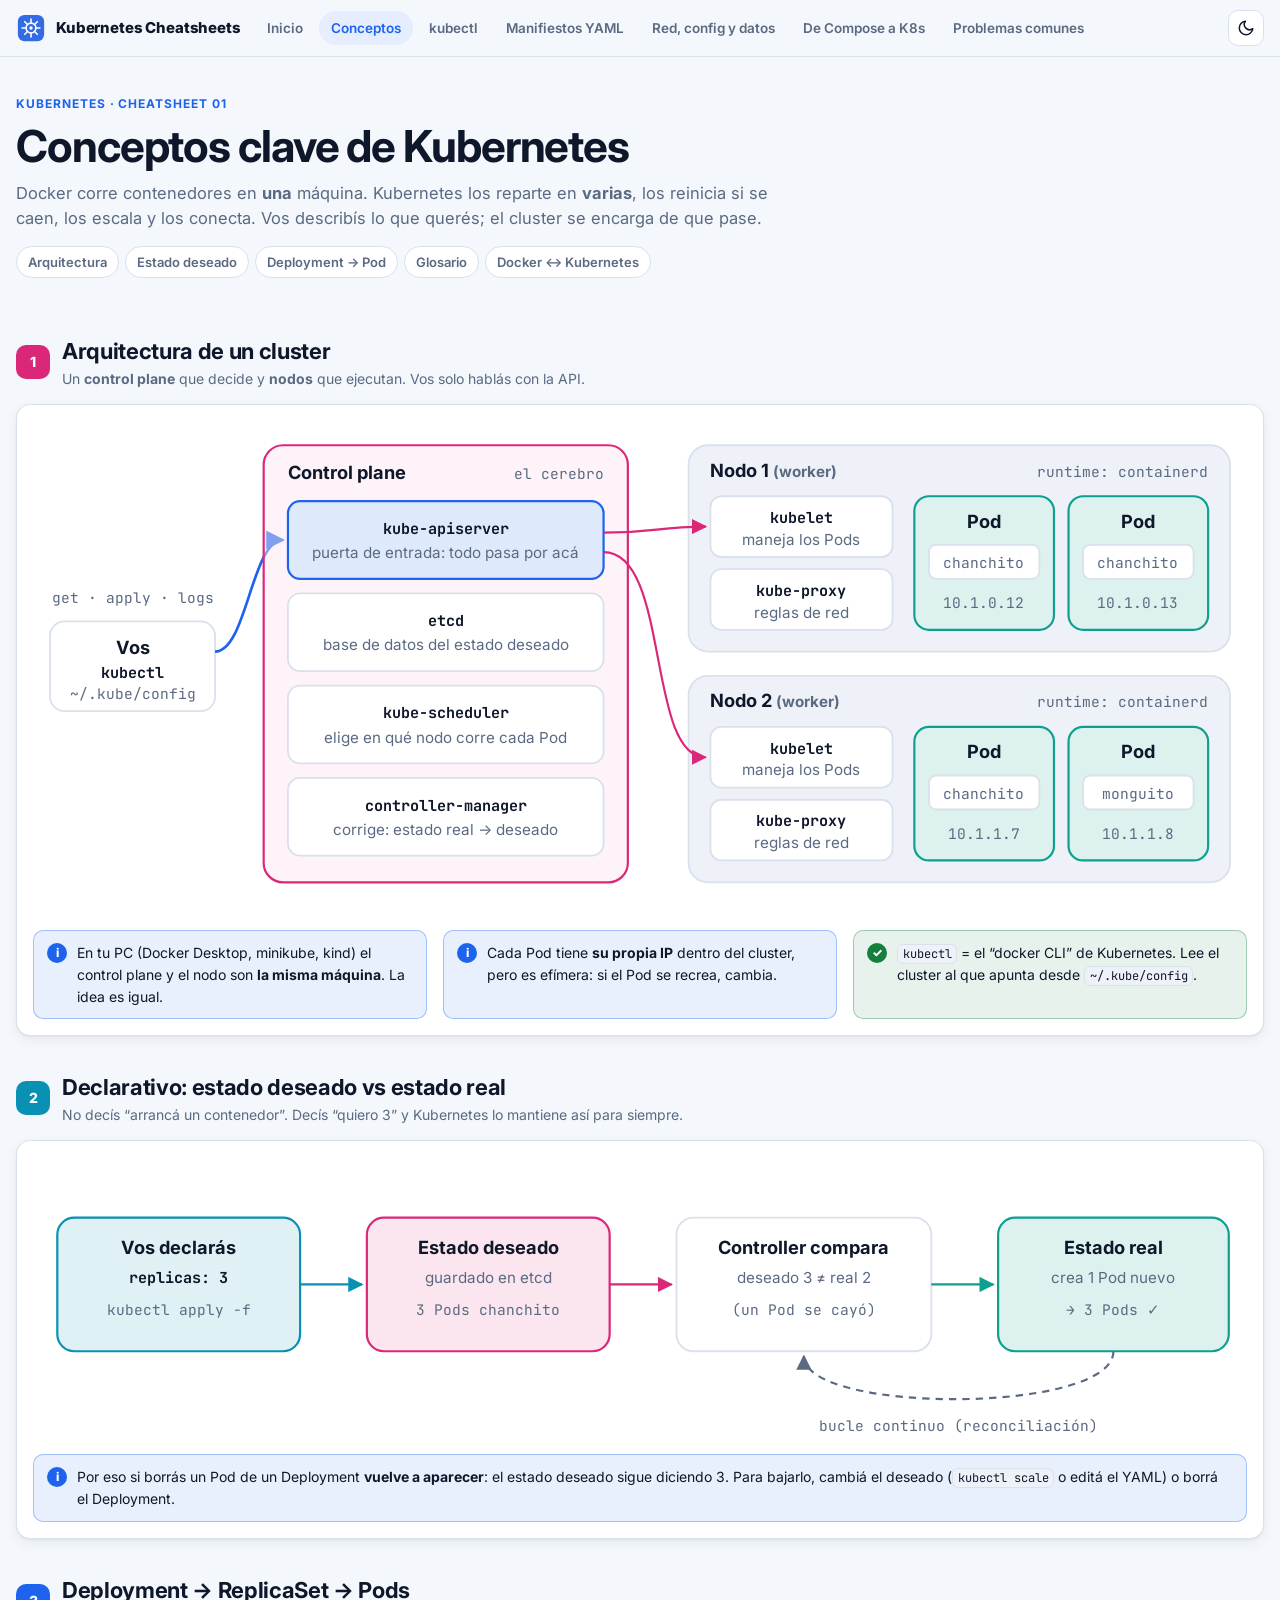
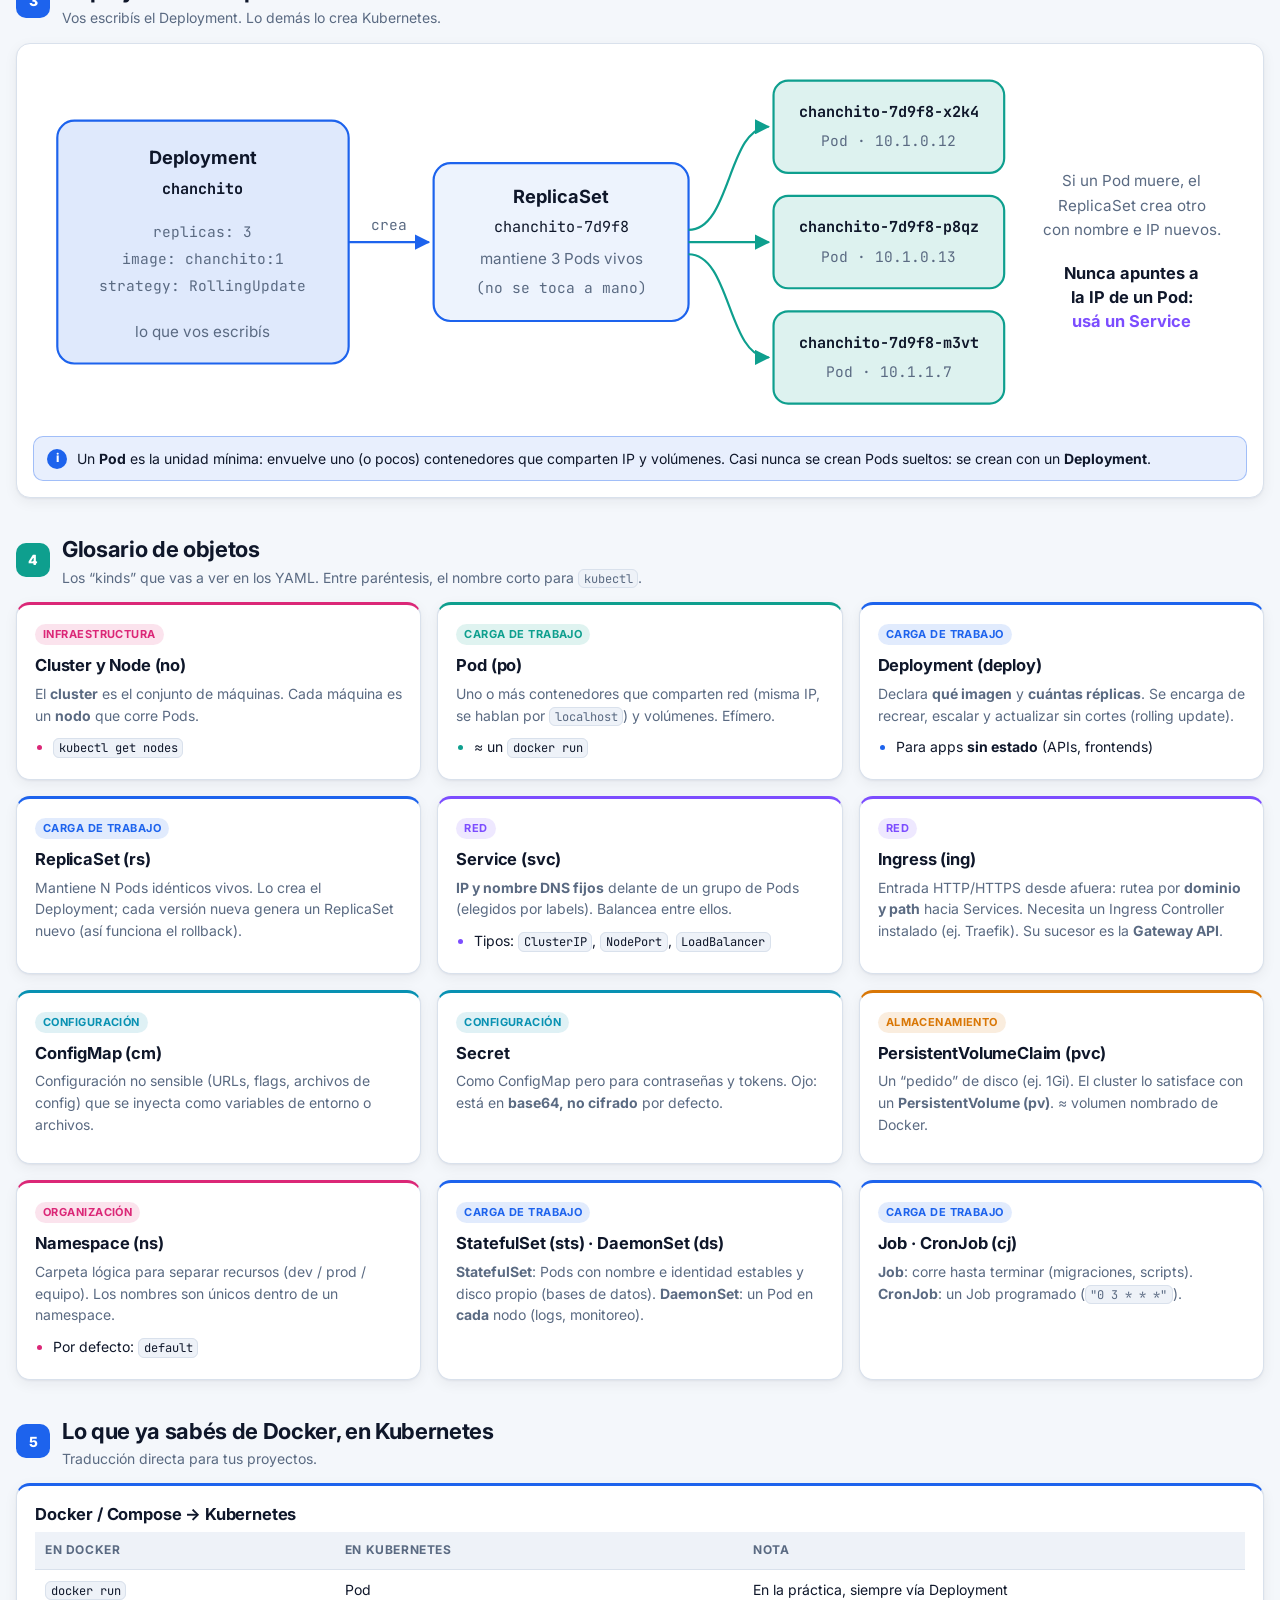
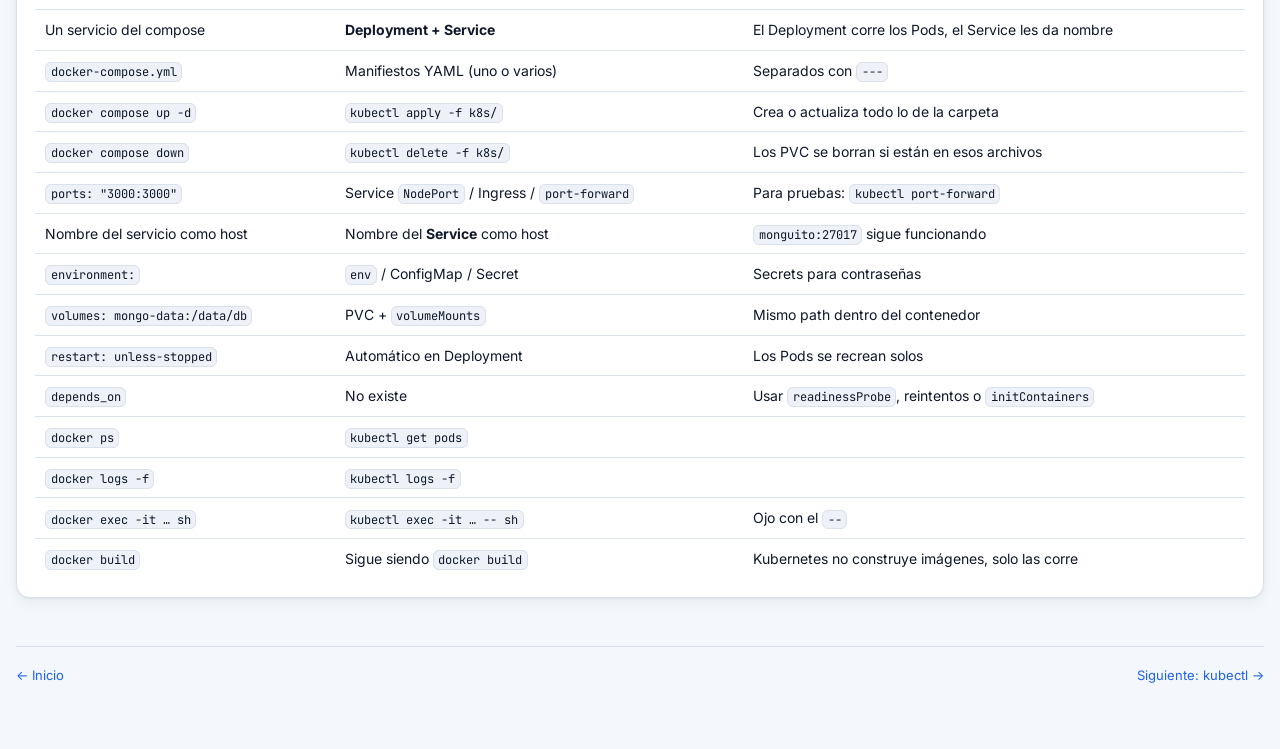
==== 01-conceptos.html @ 5dc60664 "Kubernetes cheatsheets: sitio estático listo para Netlify Cheatsheets visuales de Kubernetes en espa" ====
<!doctype html>
<html lang="es">
<head>
<meta charset="utf-8">
<meta name="viewport" content="width=device-width, initial-scale=1">
<meta name="description" content="Conceptos de Kubernetes con diagramas: arquitectura del cluster, estado deseado, Deployment, Pods y equivalencias con Docker.">
<meta name="theme-color" content="#326ce5">
<title>Kubernetes · Conceptos</title>
<link rel="icon" href="data:image/svg+xml,%3Csvg xmlns='http://www.w3.org/2000/svg' viewBox='0 0 100 100'%3E%3Ctext y='.9em' font-size='90'%3E%E2%8E%88%3C/text%3E%3C/svg%3E">
<link rel="stylesheet" href="assets/style.css">
<script src="assets/app.js"></script>
</head>
<body data-set="k8s" data-page="conceptos">
<header class="topbar"></header>

<svg width="0" height="0" style="position:absolute" aria-hidden="true" focusable="false">
  <defs>
    <marker id="ah" viewBox="0 0 10 10" refX="9" refY="5" markerWidth="7" markerHeight="7" orient="auto-start-reverse"><path d="M0,0 L10,5 L0,10 z" class="d-head"/></marker>
    <marker id="ah-img" viewBox="0 0 10 10" refX="9" refY="5" markerWidth="7" markerHeight="7" orient="auto-start-reverse"><path d="M0,0 L10,5 L0,10 z" class="f-img"/></marker>
    <marker id="ah-cont" viewBox="0 0 10 10" refX="9" refY="5" markerWidth="7" markerHeight="7" orient="auto-start-reverse"><path d="M0,0 L10,5 L0,10 z" class="f-cont"/></marker>
    <marker id="ah-comp" viewBox="0 0 10 10" refX="9" refY="5" markerWidth="7" markerHeight="7" orient="auto-start-reverse"><path d="M0,0 L10,5 L0,10 z" class="f-comp"/></marker>
    <marker id="ah-file" viewBox="0 0 10 10" refX="9" refY="5" markerWidth="7" markerHeight="7" orient="auto-start-reverse"><path d="M0,0 L10,5 L0,10 z" class="f-file"/></marker>
  </defs>
</svg>

<main class="wrap">

  <div class="hero">
    <span class="eyebrow">Kubernetes · Cheatsheet 01</span>
    <h1>Conceptos clave de Kubernetes</h1>
    <p class="lead">Docker corre contenedores en <b>una</b> máquina. Kubernetes los reparte en <b>varias</b>, los reinicia si se caen, los escala y los conecta. Vos describís lo que querés; el cluster se encarga de que pase.</p>
    <nav class="toc">
      <a href="#arquitectura">Arquitectura</a>
      <a href="#declarativo">Estado deseado</a>
      <a href="#jerarquia">Deployment → Pod</a>
      <a href="#glosario">Glosario</a>
      <a href="#equivalencias">Docker ↔ Kubernetes</a>
    </nav>
  </div>

  <!-- ================= ARQUITECTURA ================= -->
  <section class="block" id="arquitectura">
    <div class="section-head">
      <div class="num" style="--tone:var(--c-comp)">1</div>
      <div class="titles"><h2>Arquitectura de un cluster</h2><p>Un <b>control plane</b> que decide y <b>nodos</b> que ejecutan. Vos solo hablás con la API.</p></div>
    </div>
    <div class="diagram">
      <div class="svg-scroll">
      <svg viewBox="0 0 1000 400" role="img" aria-label="kubectl habla con el kube-apiserver del control plane, que da órdenes al kubelet de cada nodo, donde corren los Pods">
        <!-- vos -->
        <text x="82" y="150" text-anchor="middle" class="d-lbl">get · apply · logs</text>
        <rect x="14" y="165" width="136" height="74" rx="12" class="d-plain"/>
        <text x="82" y="192" text-anchor="middle" class="d-title">Vos</text>
        <text x="82" y="212" text-anchor="middle" class="d-code" style="font-weight:700">kubectl</text>
        <text x="82" y="229" text-anchor="middle" class="d-lbl">~/.kube/config</text>
        <path d="M150,190 C176,190 180,98 206,98" class="d-line s-img" style="stroke-width:2.2" marker-end="url(#ah-img)"/>

        <!-- control plane -->
        <rect x="190" y="20" width="300" height="360" rx="16" class="d-comp" style="fill-opacity:.45"/>
        <text x="210" y="48" class="d-title">Control plane</text>
        <text x="470" y="48" text-anchor="end" class="d-lbl">el cerebro</text>

        <rect x="210" y="66" width="260" height="64" rx="10" class="d-img"/>
        <text x="340" y="93" text-anchor="middle" class="d-code" style="font-weight:700">kube-apiserver</text>
        <text x="340" y="113" text-anchor="middle" class="d-sub">puerta de entrada: todo pasa por acá</text>

        <rect x="210" y="142" width="260" height="64" rx="10" class="d-plain"/>
        <text x="340" y="169" text-anchor="middle" class="d-code" style="font-weight:700">etcd</text>
        <text x="340" y="189" text-anchor="middle" class="d-sub">base de datos del estado deseado</text>

        <rect x="210" y="218" width="260" height="64" rx="10" class="d-plain"/>
        <text x="340" y="245" text-anchor="middle" class="d-code" style="font-weight:700">kube-scheduler</text>
        <text x="340" y="265" text-anchor="middle" class="d-sub">elige en qué nodo corre cada Pod</text>

        <rect x="210" y="294" width="260" height="64" rx="10" class="d-plain"/>
        <text x="340" y="321" text-anchor="middle" class="d-code" style="font-weight:700">controller-manager</text>
        <text x="340" y="341" text-anchor="middle" class="d-sub">corrige: estado real → deseado</text>

        <!-- nodo 1 -->
        <rect x="540" y="20" width="446" height="170" rx="16" class="d-box"/>
        <text x="558" y="46" class="d-title">Nodo 1 <tspan class="d-sub">(worker)</tspan></text>
        <text x="968" y="46" text-anchor="end" class="d-lbl">runtime: containerd</text>
        <rect x="558" y="62" width="150" height="50" rx="9" class="d-plain"/>
        <text x="633" y="84" text-anchor="middle" class="d-code" style="font-weight:700">kubelet</text>
        <text x="633" y="102" text-anchor="middle" class="d-sub">maneja los Pods</text>
        <rect x="558" y="122" width="150" height="50" rx="9" class="d-plain"/>
        <text x="633" y="144" text-anchor="middle" class="d-code" style="font-weight:700">kube-proxy</text>
        <text x="633" y="162" text-anchor="middle" class="d-sub">reglas de red</text>

        <rect x="726" y="62" width="115" height="110" rx="12" class="d-cont"/>
        <text x="783" y="88" text-anchor="middle" class="d-title">Pod</text>
        <rect x="738" y="102" width="91" height="28" rx="6" class="d-plain"/>
        <text x="783" y="121" text-anchor="middle" class="d-lbl">chanchito</text>
        <text x="783" y="154" text-anchor="middle" class="d-lbl">10.1.0.12</text>

        <rect x="853" y="62" width="115" height="110" rx="12" class="d-cont"/>
        <text x="910" y="88" text-anchor="middle" class="d-title">Pod</text>
        <rect x="865" y="102" width="91" height="28" rx="6" class="d-plain"/>
        <text x="910" y="121" text-anchor="middle" class="d-lbl">chanchito</text>
        <text x="910" y="154" text-anchor="middle" class="d-lbl">10.1.0.13</text>

        <!-- nodo 2 -->
        <rect x="540" y="210" width="446" height="170" rx="16" class="d-box"/>
        <text x="558" y="236" class="d-title">Nodo 2 <tspan class="d-sub">(worker)</tspan></text>
        <text x="968" y="236" text-anchor="end" class="d-lbl">runtime: containerd</text>
        <rect x="558" y="252" width="150" height="50" rx="9" class="d-plain"/>
        <text x="633" y="274" text-anchor="middle" class="d-code" style="font-weight:700">kubelet</text>
        <text x="633" y="292" text-anchor="middle" class="d-sub">maneja los Pods</text>
        <rect x="558" y="312" width="150" height="50" rx="9" class="d-plain"/>
        <text x="633" y="334" text-anchor="middle" class="d-code" style="font-weight:700">kube-proxy</text>
        <text x="633" y="352" text-anchor="middle" class="d-sub">reglas de red</text>

        <rect x="726" y="252" width="115" height="110" rx="12" class="d-cont"/>
        <text x="783" y="278" text-anchor="middle" class="d-title">Pod</text>
        <rect x="738" y="292" width="91" height="28" rx="6" class="d-plain"/>
        <text x="783" y="311" text-anchor="middle" class="d-lbl">chanchito</text>
        <text x="783" y="344" text-anchor="middle" class="d-lbl">10.1.1.7</text>

        <rect x="853" y="252" width="115" height="110" rx="12" class="d-cont"/>
        <text x="910" y="278" text-anchor="middle" class="d-title">Pod</text>
        <rect x="865" y="292" width="91" height="28" rx="6" class="d-plain"/>
        <text x="910" y="311" text-anchor="middle" class="d-lbl">monguito</text>
        <text x="910" y="344" text-anchor="middle" class="d-lbl">10.1.1.8</text>

        <!-- api -> kubelets -->
        <path d="M470,92 C512,92 515,87 554,87" class="d-line s-comp" marker-end="url(#ah-comp)"/>
        <path d="M470,108 C525,108 505,277 554,277" class="d-line s-comp" marker-end="url(#ah-comp)"/>
      </svg>
      </div>
      <div class="grid cols-3" style="margin-top:12px">
        <div class="callout info"><span class="ico">i</span><p>En tu PC (Docker Desktop, minikube, kind) el control plane y el nodo son <b>la misma máquina</b>. La idea es igual.</p></div>
        <div class="callout info"><span class="ico">i</span><p>Cada Pod tiene <b>su propia IP</b> dentro del cluster, pero es efímera: si el Pod se recrea, cambia.</p></div>
        <div class="callout tip"><span class="ico">✓</span><p><code>kubectl</code> = el “docker CLI” de Kubernetes. Lee el cluster al que apunta desde <code>~/.kube/config</code>.</p></div>
      </div>
    </div>
  </section>

  <!-- ================= DECLARATIVO ================= -->
  <section class="block" id="declarativo">
    <div class="section-head">
      <div class="num" style="--tone:var(--c-file)">2</div>
      <div class="titles"><h2>Declarativo: estado deseado vs estado real</h2><p>No decís “arrancá un contenedor”. Decís “quiero 3” y Kubernetes lo mantiene así para siempre.</p></div>
    </div>
    <div class="diagram">
      <div class="svg-scroll">
      <svg viewBox="0 0 1000 235" role="img" aria-label="Vos declarás 3 réplicas; se guarda como estado deseado; el controller compara con el estado real y crea los Pods que faltan, en un bucle continuo">
        <rect x="20" y="50" width="200" height="110" rx="14" class="d-file"/>
        <text x="120" y="80" text-anchor="middle" class="d-title">Vos declarás</text>
        <text x="120" y="104" text-anchor="middle" class="d-code" style="font-weight:700">replicas: 3</text>
        <text x="120" y="130" text-anchor="middle" class="d-lbl">kubectl apply -f</text>

        <rect x="275" y="50" width="200" height="110" rx="14" class="d-comp"/>
        <text x="375" y="80" text-anchor="middle" class="d-title">Estado deseado</text>
        <text x="375" y="104" text-anchor="middle" class="d-sub">guardado en etcd</text>
        <text x="375" y="130" text-anchor="middle" class="d-lbl">3 Pods chanchito</text>

        <rect x="530" y="50" width="210" height="110" rx="14" class="d-plain"/>
        <text x="635" y="80" text-anchor="middle" class="d-title">Controller compara</text>
        <text x="635" y="104" text-anchor="middle" class="d-sub">deseado 3 ≠ real 2</text>
        <text x="635" y="130" text-anchor="middle" class="d-lbl">(un Pod se cayó)</text>

        <rect x="795" y="50" width="190" height="110" rx="14" class="d-cont"/>
        <text x="890" y="80" text-anchor="middle" class="d-title">Estado real</text>
        <text x="890" y="104" text-anchor="middle" class="d-sub">crea 1 Pod nuevo</text>
        <text x="890" y="130" text-anchor="middle" class="d-lbl">→ 3 Pods ✓</text>

        <path d="M220,105 L271,105" class="d-line s-file" marker-end="url(#ah-file)"/>
        <path d="M475,105 L526,105" class="d-line s-comp" marker-end="url(#ah-comp)"/>
        <path d="M740,105 L791,105" class="d-line s-cont" marker-end="url(#ah-cont)"/>
        <path d="M890,160 C890,212 635,212 635,164" class="d-line" style="stroke-dasharray:6 5" marker-end="url(#ah)"/>
        <text x="762" y="226" text-anchor="middle" class="d-lbl">bucle continuo (reconciliación)</text>
      </svg>
      </div>
      <div class="callout info"><span class="ico">i</span><p>Por eso si borrás un Pod de un Deployment <b>vuelve a aparecer</b>: el estado deseado sigue diciendo 3. Para bajarlo, cambiá el deseado (<code>kubectl scale</code> o editá el YAML) o borrá el Deployment.</p></div>
    </div>
  </section>

  <!-- ================= JERARQUIA ================= -->
  <section class="block" id="jerarquia">
    <div class="section-head">
      <div class="num" style="--tone:var(--c-img)">3</div>
      <div class="titles"><h2>Deployment → ReplicaSet → Pods</h2><p>Vos escribís el Deployment. Lo demás lo crea Kubernetes.</p></div>
    </div>
    <div class="diagram">
      <div class="svg-scroll">
      <svg viewBox="0 0 1000 300" role="img" aria-label="Un Deployment crea un ReplicaSet que mantiene tres Pods">
        <rect x="20" y="50" width="240" height="200" rx="14" class="d-img"/>
        <text x="140" y="86" text-anchor="middle" class="d-title">Deployment</text>
        <text x="140" y="110" text-anchor="middle" class="d-code" style="font-weight:700">chanchito</text>
        <text x="140" y="146" text-anchor="middle" class="d-lbl">replicas: 3</text>
        <text x="140" y="168" text-anchor="middle" class="d-lbl">image: chanchito:1</text>
        <text x="140" y="190" text-anchor="middle" class="d-lbl">strategy: RollingUpdate</text>
        <text x="140" y="228" text-anchor="middle" class="d-sub">lo que vos escribís</text>

        <path d="M260,150 L326,150" class="d-line s-img" marker-end="url(#ah-img)"/>
        <text x="293" y="140" text-anchor="middle" class="d-lbl">crea</text>

        <rect x="330" y="85" width="210" height="130" rx="14" class="d-img" style="fill-opacity:.55"/>
        <text x="435" y="118" text-anchor="middle" class="d-title">ReplicaSet</text>
        <text x="435" y="142" text-anchor="middle" class="d-code">chanchito-7d9f8</text>
        <text x="435" y="168" text-anchor="middle" class="d-sub">mantiene 3 Pods vivos</text>
        <text x="435" y="192" text-anchor="middle" class="d-lbl">(no se toca a mano)</text>

        <path d="M540,140 C575,140 572,55 606,55" class="d-line s-cont" marker-end="url(#ah-cont)"/>
        <path d="M540,150 L606,150" class="d-line s-cont" marker-end="url(#ah-cont)"/>
        <path d="M540,160 C575,160 572,245 606,245" class="d-line s-cont" marker-end="url(#ah-cont)"/>

        <rect x="610" y="17" width="190" height="76" rx="12" class="d-cont"/>
        <text x="705" y="47" text-anchor="middle" class="d-code" style="font-weight:700">chanchito-7d9f8-x2k4</text>
        <text x="705" y="71" text-anchor="middle" class="d-lbl">Pod · 10.1.0.12</text>
        <rect x="610" y="112" width="190" height="76" rx="12" class="d-cont"/>
        <text x="705" y="142" text-anchor="middle" class="d-code" style="font-weight:700">chanchito-7d9f8-p8qz</text>
        <text x="705" y="166" text-anchor="middle" class="d-lbl">Pod · 10.1.0.13</text>
        <rect x="610" y="207" width="190" height="76" rx="12" class="d-cont"/>
        <text x="705" y="237" text-anchor="middle" class="d-code" style="font-weight:700">chanchito-7d9f8-m3vt</text>
        <text x="705" y="261" text-anchor="middle" class="d-lbl">Pod · 10.1.1.7</text>

        <text x="905" y="104" text-anchor="middle" class="d-sub">Si un Pod muere, el</text>
        <text x="905" y="124" text-anchor="middle" class="d-sub">ReplicaSet crea otro</text>
        <text x="905" y="144" text-anchor="middle" class="d-sub">con nombre e IP nuevos.</text>
        <text x="905" y="180" text-anchor="middle" class="d-title" style="font-size:13.5px">Nunca apuntes a</text>
        <text x="905" y="200" text-anchor="middle" class="d-title" style="font-size:13.5px">la IP de un Pod:</text>
        <text x="905" y="220" text-anchor="middle" class="d-title f-net" style="font-size:13.5px">usá un Service</text>
      </svg>
      </div>
      <div class="callout info"><span class="ico">i</span><p>Un <b>Pod</b> es la unidad mínima: envuelve uno (o pocos) contenedores que comparten IP y volúmenes. Casi nunca se crean Pods sueltos: se crean con un <b>Deployment</b>.</p></div>
    </div>
  </section>

  <!-- ================= GLOSARIO ================= -->
  <section class="block" id="glosario" data-search>
    <div class="section-head">
      <div class="num" style="--tone:var(--c-cont)">4</div>
      <div class="titles"><h2>Glosario de objetos</h2><p>Los “kinds” que vas a ver en los YAML. Entre paréntesis, el nombre corto para <code>kubectl</code>.</p></div>
    </div>
    <div class="grid" style="grid-template-columns:repeat(auto-fit,minmax(min(100%,340px),1fr))">
      <div class="card t-comp">
        <span class="tag">Infraestructura</span>
        <h3>Cluster y Node (no)</h3>
        <p>El <b>cluster</b> es el conjunto de máquinas. Cada máquina es un <b>nodo</b> que corre Pods.</p>
        <ul><li><code>kubectl get nodes</code></li></ul>
      </div>
      <div class="card t-cont">
        <span class="tag">Carga de trabajo</span>
        <h3>Pod (po)</h3>
        <p>Uno o más contenedores que comparten red (misma IP, se hablan por <code>localhost</code>) y volúmenes. Efímero.</p>
        <ul><li>≈ un <code>docker run</code></li></ul>
      </div>
      <div class="card t-img">
        <span class="tag">Carga de trabajo</span>
        <h3>Deployment (deploy)</h3>
        <p>Declara <b>qué imagen</b> y <b>cuántas réplicas</b>. Se encarga de recrear, escalar y actualizar sin cortes (rolling update).</p>
        <ul><li>Para apps <b>sin estado</b> (APIs, frontends)</li></ul>
      </div>
      <div class="card t-img">
        <span class="tag">Carga de trabajo</span>
        <h3>ReplicaSet (rs)</h3>
        <p>Mantiene N Pods idénticos vivos. Lo crea el Deployment; cada versión nueva genera un ReplicaSet nuevo (así funciona el rollback).</p>
      </div>
      <div class="card t-net">
        <span class="tag">Red</span>
        <h3>Service (svc)</h3>
        <p><b>IP y nombre DNS fijos</b> delante de un grupo de Pods (elegidos por labels). Balancea entre ellos.</p>
        <ul><li>Tipos: <code>ClusterIP</code>, <code>NodePort</code>, <code>LoadBalancer</code></li></ul>
      </div>
      <div class="card t-net">
        <span class="tag">Red</span>
        <h3>Ingress (ing)</h3>
        <p>Entrada HTTP/HTTPS desde afuera: rutea por <b>dominio y path</b> hacia Services. Necesita un Ingress Controller instalado (ej. Traefik). Su sucesor es la <b>Gateway API</b>.</p>
      </div>
      <div class="card t-file">
        <span class="tag">Configuración</span>
        <h3>ConfigMap (cm)</h3>
        <p>Configuración no sensible (URLs, flags, archivos de config) que se inyecta como variables de entorno o archivos.</p>
      </div>
      <div class="card t-file">
        <span class="tag">Configuración</span>
        <h3>Secret</h3>
        <p>Como ConfigMap pero para contraseñas y tokens. Ojo: está en <b>base64, no cifrado</b> por defecto.</p>
      </div>
      <div class="card t-vol">
        <span class="tag">Almacenamiento</span>
        <h3>PersistentVolumeClaim (pvc)</h3>
        <p>Un “pedido” de disco (ej. 1Gi). El cluster lo satisface con un <b>PersistentVolume (pv)</b>. ≈ volumen nombrado de Docker.</p>
      </div>
      <div class="card t-comp">
        <span class="tag">Organización</span>
        <h3>Namespace (ns)</h3>
        <p>Carpeta lógica para separar recursos (dev / prod / equipo). Los nombres son únicos dentro de un namespace.</p>
        <ul><li>Por defecto: <code>default</code></li></ul>
      </div>
      <div class="card t-img">
        <span class="tag">Carga de trabajo</span>
        <h3>StatefulSet (sts) · DaemonSet (ds)</h3>
        <p><b>StatefulSet</b>: Pods con nombre e identidad estables y disco propio (bases de datos). <b>DaemonSet</b>: un Pod en <b>cada</b> nodo (logs, monitoreo).</p>
      </div>
      <div class="card t-img">
        <span class="tag">Carga de trabajo</span>
        <h3>Job · CronJob (cj)</h3>
        <p><b>Job</b>: corre hasta terminar (migraciones, scripts). <b>CronJob</b>: un Job programado (<code>"0 3 * * *"</code>).</p>
      </div>
    </div>
  </section>

  <!-- ================= EQUIVALENCIAS ================= -->
  <section class="block" id="equivalencias" data-search>
    <div class="section-head">
      <div class="num" style="--tone:var(--c-img)">5</div>
      <div class="titles"><h2>Lo que ya sabés de Docker, en Kubernetes</h2><p>Traducción directa para tus proyectos.</p></div>
    </div>
    <div class="card t-img wide">
      <h3>Docker / Compose → Kubernetes</h3>
      <div class="table-wrap">
        <table>
          <thead><tr><th>En Docker</th><th>En Kubernetes</th><th>Nota</th></tr></thead>
          <tbody>
            <tr><td><code>docker run</code></td><td>Pod</td><td>En la práctica, siempre vía Deployment</td></tr>
            <tr><td>Un servicio del compose</td><td><b>Deployment + Service</b></td><td>El Deployment corre los Pods, el Service les da nombre</td></tr>
            <tr><td><code>docker-compose.yml</code></td><td>Manifiestos YAML (uno o varios)</td><td>Separados con <code>---</code></td></tr>
            <tr><td><code>docker compose up -d</code></td><td><code>kubectl apply -f k8s/</code></td><td>Crea o actualiza todo lo de la carpeta</td></tr>
            <tr><td><code>docker compose down</code></td><td><code>kubectl delete -f k8s/</code></td><td>Los PVC se borran si están en esos archivos</td></tr>
            <tr><td><code>ports: "3000:3000"</code></td><td>Service <code>NodePort</code> / Ingress / <code>port-forward</code></td><td>Para pruebas: <code>kubectl port-forward</code></td></tr>
            <tr><td>Nombre del servicio como host</td><td>Nombre del <b>Service</b> como host</td><td><code>monguito:27017</code> sigue funcionando</td></tr>
            <tr><td><code>environment:</code></td><td><code>env</code> / ConfigMap / Secret</td><td>Secrets para contraseñas</td></tr>
            <tr><td><code>volumes: mongo-data:/data/db</code></td><td>PVC + <code>volumeMounts</code></td><td>Mismo path dentro del contenedor</td></tr>
            <tr><td><code>restart: unless-stopped</code></td><td>Automático en Deployment</td><td>Los Pods se recrean solos</td></tr>
            <tr><td><code>depends_on</code></td><td>No existe</td><td>Usar <code>readinessProbe</code>, reintentos o <code>initContainers</code></td></tr>
            <tr><td><code>docker ps</code></td><td><code>kubectl get pods</code></td><td></td></tr>
            <tr><td><code>docker logs -f</code></td><td><code>kubectl logs -f</code></td><td></td></tr>
            <tr><td><code>docker exec -it … sh</code></td><td><code>kubectl exec -it … -- sh</code></td><td>Ojo con el <code>--</code></td></tr>
            <tr><td><code>docker build</code></td><td>Sigue siendo <code>docker build</code></td><td>Kubernetes no construye imágenes, solo las corre</td></tr>
          </tbody>
        </table>
      </div>
    </div>
  </section>

  <footer class="foot">
    <a href="index.html">← Inicio</a>
    <a href="02-kubectl.html">Siguiente: kubectl →</a>
  </footer>
</main>
</body>
</html>
---- assets/style.css ----
/* ==========================================================
   Docker Cheatsheets — estilos compartidos
   ========================================================== */

@import url("https://fonts.googleapis.com/css2?family=Inter:wght@400;500;600;700;800&family=JetBrains+Mono:wght@400;500;700&display=swap");

:root {
  --bg: #f4f7fb;
  --surface: #ffffff;
  --surface-2: #eef2f8;
  --text: #0f172a;
  --muted: #5a6a82;
  --border: #d9e1ec;
  --accent: #1d63ed;
  --accent-2: #0db7ed;
  --accent-soft: #e5edfe;
  --code-bg: #0e1526;
  --code-text: #dfe7f3;
  --code-border: #1f2b45;

  --c-img: #1d63ed;
  --c-cont: #0e9f8e;
  --c-net: #7c4dff;
  --c-vol: #d97706;
  --c-comp: #db2777;
  --c-file: #0891b2;

  --ok: #15803d;
  --ok-soft: #e7f6ec;
  --warn: #b45309;
  --warn-soft: #fdf3e2;
  --bad: #b91c1c;
  --bad-soft: #fdeaea;

  --shadow: 0 1px 2px rgba(15, 23, 42, .05), 0 4px 14px rgba(15, 23, 42, .06);
  --radius: 14px;
  --mono: "JetBrains Mono", ui-monospace, "Cascadia Code", Consolas, monospace;
  --sans: "Inter", system-ui, -apple-system, "Segoe UI", Roboto, sans-serif;
}

@media (prefers-color-scheme: dark) {
  :root:not([data-theme="light"]) {
    --bg: #0a0f1c;
    --surface: #111a2d;
    --surface-2: #17223a;
    --text: #e6edf7;
    --muted: #93a3bd;
    --border: #233150;
    --accent: #5b95ff;
    --accent-2: #38c8f5;
    --accent-soft: #15254a;
    --code-bg: #080d19;
    --code-text: #dfe7f3;
    --code-border: #1c2742;
    --c-img: #5b95ff;
    --c-cont: #2dd4bf;
    --c-net: #a78bfa;
    --c-vol: #fbbf24;
    --c-comp: #f472b6;
    --c-file: #22d3ee;
    --ok: #4ade80;
    --ok-soft: #10291b;
    --warn: #fbbf24;
    --warn-soft: #2d230d;
    --bad: #f87171;
    --bad-soft: #2f1414;
    --shadow: 0 1px 2px rgba(0, 0, 0, .3), 0 6px 18px rgba(0, 0, 0, .25);
  }
}

:root[data-theme="dark"] {
  --bg: #0a0f1c;
  --surface: #111a2d;
  --surface-2: #17223a;
  --text: #e6edf7;
  --muted: #93a3bd;
  --border: #233150;
  --accent: #5b95ff;
  --accent-2: #38c8f5;
  --accent-soft: #15254a;
  --code-bg: #080d19;
  --code-text: #dfe7f3;
  --code-border: #1c2742;
  --c-img: #5b95ff;
  --c-cont: #2dd4bf;
  --c-net: #a78bfa;
  --c-vol: #fbbf24;
  --c-comp: #f472b6;
  --c-file: #22d3ee;
  --ok: #4ade80;
  --ok-soft: #10291b;
  --warn: #fbbf24;
  --warn-soft: #2d230d;
  --bad: #f87171;
  --bad-soft: #2f1414;
  --shadow: 0 1px 2px rgba(0, 0, 0, .3), 0 6px 18px rgba(0, 0, 0, .25);
}

* { box-sizing: border-box; }

html { scroll-behavior: smooth; scroll-padding-top: 84px; }

body {
  margin: 0;
  background: var(--bg);
  color: var(--text);
  font-family: var(--sans);
  font-size: 15px;
  line-height: 1.55;
  -webkit-font-smoothing: antialiased;
}

a { color: var(--accent); text-decoration: none; }
a:hover { text-decoration: underline; }

/* sin ligaduras: que "--name" no se convierta en "—name" */
code, pre, kbd, svg .mono, .d-code, .d-lbl {
  font-family: var(--mono);
  font-variant-ligatures: none;
  font-feature-settings: "liga" 0, "calt" 0;
}

:not(pre) > code {
  font-size: .86em;
  background: var(--surface-2);
  border: 1px solid var(--border);
  padding: .08em .38em;
  border-radius: 6px;
  white-space: nowrap;
}

kbd {
  font-size: .8em;
  border: 1px solid var(--border);
  border-bottom-width: 2px;
  border-radius: 5px;
  padding: .05em .4em;
  background: var(--surface);
}

/* ---------- Top bar ---------- */

.topbar {
  position: sticky;
  top: 0;
  z-index: 20;
  background: color-mix(in srgb, var(--bg) 82%, transparent);
  backdrop-filter: blur(10px);
  border-bottom: 1px solid var(--border);
}

.topbar-inner {
  max-width: 1320px;
  margin: 0 auto;
  padding: 10px 16px;
  display: flex;
  align-items: center;
  gap: 14px;
}

.brand {
  display: flex;
  align-items: center;
  gap: 10px;
  font-weight: 800;
  color: var(--text);
  white-space: nowrap;
  letter-spacing: -.01em;
}
.brand:hover { text-decoration: none; }
.brand svg { width: 30px; height: 30px; flex: none; }

.nav {
  display: flex;
  gap: 4px;
  overflow-x: auto;
  scrollbar-width: none;
  flex: 1;
  min-width: 0;
}
.nav::-webkit-scrollbar { display: none; }

.nav a {
  color: var(--muted);
  font-weight: 600;
  font-size: 13.5px;
  padding: 7px 12px;
  border-radius: 999px;
  white-space: nowrap;
}
.nav a:hover { background: var(--surface-2); color: var(--text); text-decoration: none; }
.nav a.active { background: var(--accent-soft); color: var(--accent); }

.set-switch {
  flex: none;
  display: inline-flex;
  align-items: center;
  gap: 7px;
  height: 36px;
  padding: 0 12px 0 6px;
  border-radius: 10px;
  border: 1px solid var(--border);
  background: var(--surface);
  color: var(--text);
  font-weight: 600;
  font-size: 13px;
  white-space: nowrap;
}
.set-switch:hover { border-color: var(--accent); text-decoration: none; }
.set-switch svg { width: 24px; height: 24px; }
@media (max-width: 720px) { .set-switch span { display: none; } .set-switch { padding: 0 6px; } }

.icon-btn {
  flex: none;
  width: 36px;
  height: 36px;
  border-radius: 10px;
  border: 1px solid var(--border);
  background: var(--surface);
  color: var(--text);
  cursor: pointer;
  display: grid;
  place-items: center;
}
.icon-btn:hover { border-color: var(--accent); }
.icon-btn svg { width: 18px; height: 18px; }

/* ---------- Layout ---------- */

.wrap {
  max-width: 1320px;
  margin: 0 auto;
  padding: 0 16px 64px;
}

.hero {
  padding: 34px 0 18px;
}
.hero .eyebrow {
  display: inline-flex;
  align-items: center;
  gap: 8px;
  font-size: 12px;
  font-weight: 700;
  letter-spacing: .08em;
  text-transform: uppercase;
  color: var(--accent);
}
.hero h1 {
  font-size: clamp(28px, 4.4vw, 44px);
  line-height: 1.1;
  letter-spacing: -.025em;
  margin: 8px 0 10px;
}
.hero p.lead {
  color: var(--muted);
  font-size: 16.5px;
  max-width: 760px;
  margin: 0;
}

.toolbar {
  display: flex;
  flex-wrap: wrap;
  gap: 10px;
  align-items: center;
  margin: 18px 0 6px;
}

.search {
  flex: 1 1 320px;
  max-width: 520px;
  position: relative;
}
.search input {
  width: 100%;
  font: inherit;
  font-size: 15px;
  padding: 11px 14px 11px 40px;
  border-radius: 12px;
  border: 1px solid var(--border);
  background: var(--surface);
  color: var(--text);
  outline: none;
  box-shadow: var(--shadow);
}
.search input:focus { border-color: var(--accent); }
.search svg {
  position: absolute;
  left: 13px;
  top: 50%;
  transform: translateY(-50%);
  width: 17px;
  height: 17px;
  color: var(--muted);
}
.search .hint {
  position: absolute;
  right: 12px;
  top: 50%;
  transform: translateY(-50%);
  color: var(--muted);
  font-size: 12px;
}

.toc {
  display: flex;
  flex-wrap: wrap;
  gap: 6px;
  margin: 14px 0 4px;
}
.toc a {
  font-size: 13px;
  font-weight: 600;
  padding: 5px 11px;
  border-radius: 999px;
  border: 1px solid var(--border);
  background: var(--surface);
  color: var(--muted);
}
.toc a:hover { color: var(--accent); border-color: var(--accent); text-decoration: none; }

/* ---------- Sections ---------- */

section.block { margin-top: 34px; }

.section-head {
  display: flex;
  align-items: center;
  gap: 12px;
  margin-bottom: 14px;
}
.section-head h2 {
  margin: 0;
  font-size: 22px;
  letter-spacing: -.015em;
}
.section-head .num {
  flex: none;
  width: 34px;
  height: 34px;
  border-radius: 10px;
  display: grid;
  place-items: center;
  font-weight: 800;
  font-size: 14px;
  color: #fff;
  background: var(--tone, var(--accent));
}
.section-head p {
  margin: 0;
  color: var(--muted);
  font-size: 14px;
}
.section-head .titles { min-width: 0; }

.grid {
  display: grid;
  grid-template-columns: repeat(auto-fit, minmax(min(100%, 380px), 1fr));
  gap: 16px;
}
.grid.cols-2 { grid-template-columns: repeat(auto-fit, minmax(min(100%, 520px), 1fr)); }
.grid.cols-3 { grid-template-columns: repeat(auto-fit, minmax(min(100%, 300px), 1fr)); }
.grid.cols-4 { grid-template-columns: repeat(auto-fit, minmax(min(100%, 240px), 1fr)); }

.card {
  background: var(--surface);
  border: 1px solid var(--border);
  border-radius: var(--radius);
  padding: 16px 18px 18px;
  box-shadow: var(--shadow);
  min-width: 0;
  border-top: 3px solid var(--tone, var(--border));
}
.card.wide { grid-column: 1 / -1; }
.card > .tag { margin-bottom: 8px; }
.card h3 {
  margin: 0 0 4px;
  font-size: 16.5px;
  letter-spacing: -.01em;
  display: flex;
  align-items: center;
  gap: 8px;
}
.card > p, .card .desc {
  color: var(--muted);
  margin: 0 0 10px;
  font-size: 14px;
}
.card ul { margin: 6px 0 0; padding-left: 18px; }
.card li { margin: 3px 0; font-size: 14px; }
.card li::marker { color: var(--tone, var(--accent)); }

.tag {
  display: inline-block;
  font-size: 11px;
  font-weight: 700;
  letter-spacing: .04em;
  text-transform: uppercase;
  padding: 2px 8px;
  border-radius: 999px;
  color: var(--tone, var(--accent));
  background: color-mix(in srgb, var(--tone, var(--accent)) 13%, transparent);
}

.t-img  { --tone: var(--c-img); }
.t-cont { --tone: var(--c-cont); }
.t-net  { --tone: var(--c-net); }
.t-vol  { --tone: var(--c-vol); }
.t-comp { --tone: var(--c-comp); }
.t-file { --tone: var(--c-file); }
.t-ok   { --tone: var(--ok); }
.t-warn { --tone: var(--warn); }
.t-bad  { --tone: var(--bad); }

/* ---------- Command rows ---------- */

.cmd {
  display: grid;
  grid-template-columns: minmax(0, 1fr);
  gap: 4px;
  padding: 10px 0;
  border-top: 1px dashed var(--border);
}
.cmd:first-of-type { border-top: 0; padding-top: 2px; }
.cmd .what {
  font-size: 13.5px;
  color: var(--muted);
}
.cmd .what b { color: var(--text); font-weight: 600; }

/* ---------- Code blocks ---------- */

pre {
  position: relative;
  margin: 0;
  background: var(--code-bg);
  color: var(--code-text);
  border: 1px solid var(--code-border);
  border-radius: 10px;
  padding: 10px 44px 10px 12px;
  font-size: 13px;
  line-height: 1.6;
  overflow-x: auto;
  tab-size: 2;
}
pre.big { padding: 14px 44px 14px 16px; font-size: 13px; }
pre code { font-family: inherit; white-space: pre; }
/* comandos sueltos: mejor ajustar línea que hacer scroll */
.cmd pre code, .want-row pre code, .err pre code, .fix pre code { white-space: pre-wrap; overflow-wrap: anywhere; }
.cmd pre.multi code, .fix pre.multi code { white-space: pre; overflow-wrap: normal; }

.copy {
  position: absolute;
  top: 6px;
  right: 6px;
  width: 30px;
  height: 30px;
  display: grid;
  place-items: center;
  border-radius: 8px;
  border: 1px solid #2a3756;
  background: #16203a;
  color: #9fb0cc;
  cursor: pointer;
  opacity: .75;
  transition: opacity .15s, color .15s, border-color .15s;
}
pre:hover .copy, .copy:focus-visible { opacity: 1; }
.copy:hover { color: #fff; border-color: #4c8dff; }
.copy svg { width: 15px; height: 15px; }
.copy.done { color: #4ade80; border-color: #4ade80; opacity: 1; }

/* syntax tokens (fondo de código siempre oscuro) */
.tk-cm  { color: #6f819f; font-style: italic; }
.tk-kw  { color: #6cb6ff; font-weight: 700; }
.tk-sub { color: #7ee0d1; }
.tk-fl  { color: #f8c555; }
.tk-st  { color: #a5e07a; }
.tk-ph  { color: #ff8fc8; }
.tk-key { color: #82aaff; }
.tk-num { color: #f78c6c; }

.code-label {
  display: flex;
  align-items: center;
  justify-content: space-between;
  gap: 8px;
  font-family: var(--mono);
  font-size: 12px;
  color: var(--muted);
  margin: 12px 0 6px;
}
.code-label:first-child { margin-top: 0; }
.code-label .file {
  display: inline-flex;
  align-items: center;
  gap: 6px;
  color: var(--text);
  font-weight: 700;
}
.code-label .file::before {
  content: "";
  width: 8px;
  height: 8px;
  border-radius: 2px;
  background: var(--tone, var(--accent));
}

/* ---------- Tables ---------- */

.table-wrap { overflow-x: auto; margin: 4px 0 0; }

table {
  width: 100%;
  border-collapse: collapse;
  font-size: 14px;
}
th, td {
  text-align: left;
  padding: 9px 10px;
  border-bottom: 1px solid var(--border);
  vertical-align: top;
}
th {
  font-size: 12px;
  text-transform: uppercase;
  letter-spacing: .05em;
  color: var(--muted);
  font-weight: 700;
  background: var(--surface-2);
}
tr:last-child td { border-bottom: 0; }
td code { white-space: nowrap; }
td:first-child { white-space: nowrap; }

/* ---------- Callouts ---------- */

.callout {
  display: flex;
  gap: 10px;
  padding: 11px 13px;
  border-radius: 10px;
  font-size: 14px;
  margin-top: 12px;
  background: color-mix(in srgb, var(--tone, var(--accent)) 10%, var(--surface));
  border: 1px solid color-mix(in srgb, var(--tone, var(--accent)) 35%, transparent);
}
.callout .ico {
  flex: none;
  width: 20px;
  height: 20px;
  border-radius: 50%;
  display: grid;
  place-items: center;
  font-size: 12px;
  font-weight: 800;
  color: #fff;
  background: var(--tone, var(--accent));
  margin-top: 1px;
}
.callout p { margin: 0; }
.callout p + p, .callout p + pre, .callout pre + p { margin-top: 6px; }
.callout pre { margin-top: 6px; }
.callout :not(pre) > code { white-space: normal; overflow-wrap: anywhere; }
.callout.tip  { --tone: var(--ok); }
.callout.warn { --tone: var(--warn); }
.callout.bad  { --tone: var(--bad); }
.callout.info { --tone: var(--accent); }

/* ---------- Diagrams ---------- */

.diagram {
  background: var(--surface);
  border: 1px solid var(--border);
  border-radius: var(--radius);
  padding: 16px;
  box-shadow: var(--shadow);
  min-width: 0;
}
.diagram h3 { margin: 0 0 2px; font-size: 16px; }
.diagram > p { margin: 0 0 10px; color: var(--muted); font-size: 14px; }
.diagram .svg-scroll { overflow-x: auto; }
.diagram svg { display: block; width: 100%; height: auto; min-width: 560px; }
.diagram svg.small { min-width: 420px; }

svg text { font-family: var(--sans); }
svg .mono { font-family: var(--mono); }

.d-box   { fill: var(--surface-2); stroke: var(--border); stroke-width: 1.5; }
.d-plain { fill: var(--surface); stroke: var(--border); stroke-width: 1.5; }
.d-area  { fill: none; stroke: var(--border); stroke-width: 1.5; stroke-dasharray: 6 5; }
.d-title { fill: var(--text); font-weight: 700; font-size: 15px; }
.d-sub   { fill: var(--muted); font-size: 12.5px; }
.d-code  { fill: var(--text); font-family: var(--mono); font-size: 12.5px; }
.d-lbl   { fill: var(--muted); font-family: var(--mono); font-size: 12px; }
.d-line  { stroke: var(--muted); stroke-width: 1.8; fill: none; }
.d-head  { fill: var(--muted); }

.d-img  { fill: color-mix(in srgb, var(--c-img) 14%, var(--surface));  stroke: var(--c-img);  stroke-width: 1.8; }
.d-cont { fill: color-mix(in srgb, var(--c-cont) 14%, var(--surface)); stroke: var(--c-cont); stroke-width: 1.8; }
.d-net  { fill: color-mix(in srgb, var(--c-net) 8%, transparent);  stroke: var(--c-net);  stroke-width: 1.8; stroke-dasharray: 7 5; }
.d-vol  { fill: color-mix(in srgb, var(--c-vol) 16%, var(--surface));  stroke: var(--c-vol);  stroke-width: 1.8; }
.d-comp { fill: color-mix(in srgb, var(--c-comp) 12%, var(--surface)); stroke: var(--c-comp); stroke-width: 1.8; }
.d-file { fill: color-mix(in srgb, var(--c-file) 13%, var(--surface)); stroke: var(--c-file); stroke-width: 1.8; }
.d-bad  { fill: color-mix(in srgb, var(--bad) 12%, var(--surface)); stroke: var(--bad); stroke-width: 1.8; }
.d-ok   { fill: color-mix(in srgb, var(--ok) 12%, var(--surface)); stroke: var(--ok); stroke-width: 1.8; }

.s-img  { stroke: var(--c-img); }  .f-img  { fill: var(--c-img); }
.s-cont { stroke: var(--c-cont); } .f-cont { fill: var(--c-cont); }
.s-net  { stroke: var(--c-net); }  .f-net  { fill: var(--c-net); }
.s-vol  { stroke: var(--c-vol); }  .f-vol  { fill: var(--c-vol); }
.s-comp { stroke: var(--c-comp); } .f-comp { fill: var(--c-comp); }
.s-file { stroke: var(--c-file); } .f-file { fill: var(--c-file); }
.s-bad  { stroke: var(--bad); }    .f-bad  { fill: var(--bad); }
.s-ok   { stroke: var(--ok); }     .f-ok   { fill: var(--ok); }
.f-text { fill: var(--text); }
.f-muted { fill: var(--muted); }
.f-surface { fill: var(--surface); }

/* ---------- Index cards ---------- */

.sheet-card {
  display: flex;
  flex-direction: column;
  gap: 10px;
  color: var(--text);
  transition: transform .15s, border-color .15s;
}
.sheet-card:hover { text-decoration: none; transform: translateY(-2px); border-color: var(--tone); }
.sheet-card .top { display: flex; align-items: center; gap: 12px; }
.sheet-card .badge {
  width: 44px;
  height: 44px;
  border-radius: 12px;
  display: grid;
  place-items: center;
  background: color-mix(in srgb, var(--tone) 15%, transparent);
  color: var(--tone);
  flex: none;
}
.sheet-card .badge svg { width: 24px; height: 24px; }
.sheet-card h3 { margin: 0; font-size: 17px; }
.sheet-card p { margin: 0; color: var(--muted); font-size: 14px; }
.sheet-card .chips { display: flex; flex-wrap: wrap; gap: 5px; margin-top: auto; }
.sheet-card .chips span {
  font-family: var(--mono);
  font-size: 11.5px;
  padding: 2px 7px;
  border-radius: 6px;
  background: var(--surface-2);
  color: var(--muted);
}

/* "Quiero..." lookup */
.want {
  display: grid;
  grid-template-columns: minmax(0, 1fr);
  gap: 0;
}
.want-row {
  display: grid;
  grid-template-columns: minmax(180px, .8fr) minmax(0, 1.4fr);
  gap: 14px;
  align-items: center;
  padding: 9px 0;
  border-top: 1px dashed var(--border);
}
.want-row:first-child { border-top: 0; }
.want-row .q { font-weight: 600; font-size: 14px; }
.want-row .q small { display: block; color: var(--muted); font-weight: 400; font-size: 12.5px; }

/* compare */
.vs {
  display: grid;
  grid-template-columns: repeat(auto-fit, minmax(min(100%, 300px), 1fr));
  gap: 12px;
}

.steps { counter-reset: s; list-style: none; padding: 0 !important; margin: 0; }
.steps li {
  counter-increment: s;
  position: relative;
  padding: 7px 0 7px 38px !important;
  margin: 0 !important;
  border-top: 1px dashed var(--border);
}
.steps li:first-child { border-top: 0; }
.steps li::before {
  content: counter(s);
  position: absolute;
  left: 0;
  top: 7px;
  width: 26px;
  height: 26px;
  border-radius: 8px;
  display: grid;
  place-items: center;
  font-size: 12.5px;
  font-weight: 800;
  color: #fff;
  background: var(--tone, var(--accent));
}

.legend {
  display: flex;
  flex-wrap: wrap;
  gap: 14px;
  font-size: 13px;
  color: var(--muted);
  margin-top: 10px;
}
.legend span { display: inline-flex; align-items: center; gap: 6px; }
.legend i { width: 12px; height: 12px; border-radius: 3px; display: inline-block; background: var(--tone); }

.empty {
  display: none;
  text-align: center;
  color: var(--muted);
  padding: 40px 0;
}

.hidden { display: none !important; }

mark { background: color-mix(in srgb, #facc15 45%, transparent); color: inherit; border-radius: 3px; padding: 0 1px; }

footer.foot {
  margin-top: 48px;
  padding-top: 18px;
  border-top: 1px solid var(--border);
  color: var(--muted);
  font-size: 13px;
  display: flex;
  flex-wrap: wrap;
  justify-content: space-between;
  gap: 10px;
}

/* ---------- Responsive ---------- */

@media (max-width: 720px) {
  .brand span { display: none; }
  .want-row { grid-template-columns: minmax(0, 1fr); gap: 6px; }
  .section-head h2 { font-size: 19px; }
  .card { padding: 14px; }
  .search .hint { display: none; }
}

/* ---------- Print / PDF ---------- */

@media print {
  :root, :root[data-theme="dark"] {
    --bg: #fff; --surface: #fff; --surface-2: #f1f4f9; --text: #0f172a; --muted: #4b5a70; --border: #d6deea;
    --shadow: none;
  }
  .topbar, .toolbar, .copy, .toc { display: none !important; }
  body { font-size: 12.5px; }
  .card, .diagram, pre { break-inside: avoid; }
  section.block { margin-top: 18px; }
  .hero { padding-top: 0; }
  .diagram svg { min-width: 0; }
}
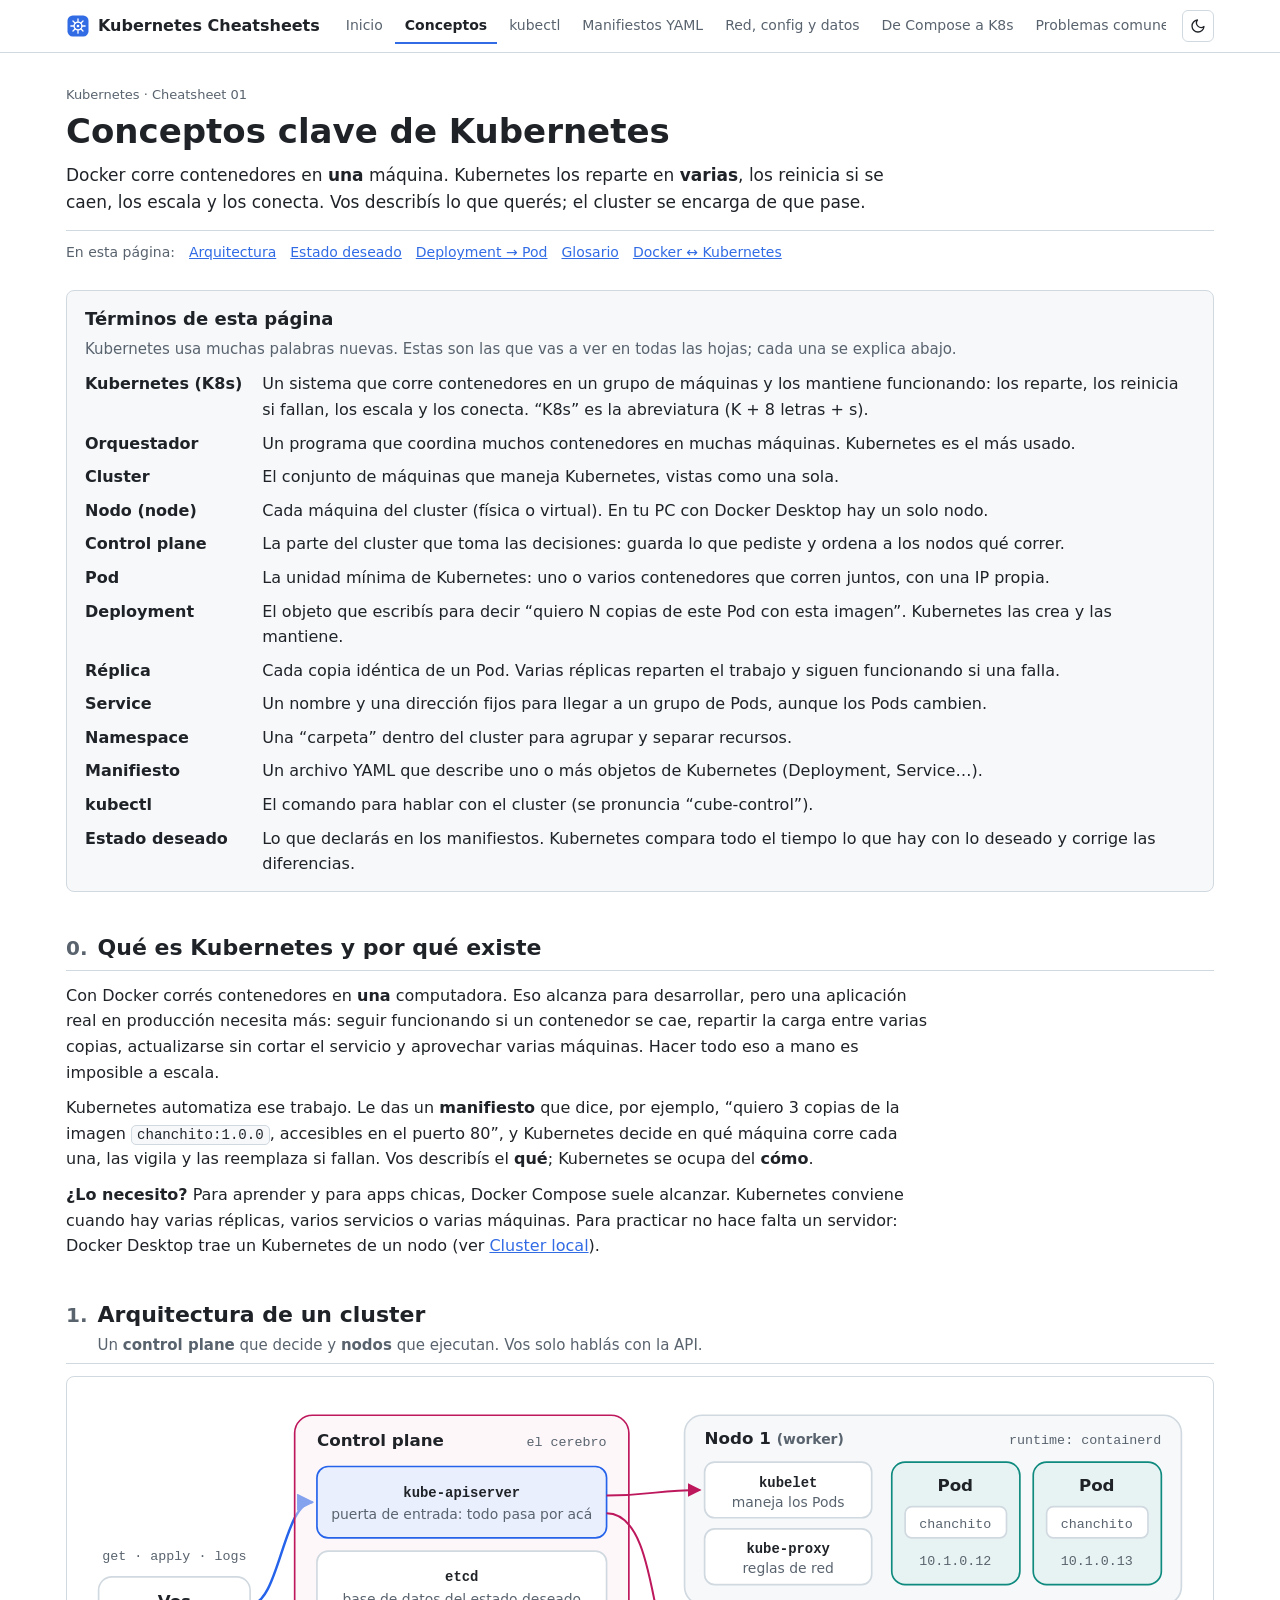
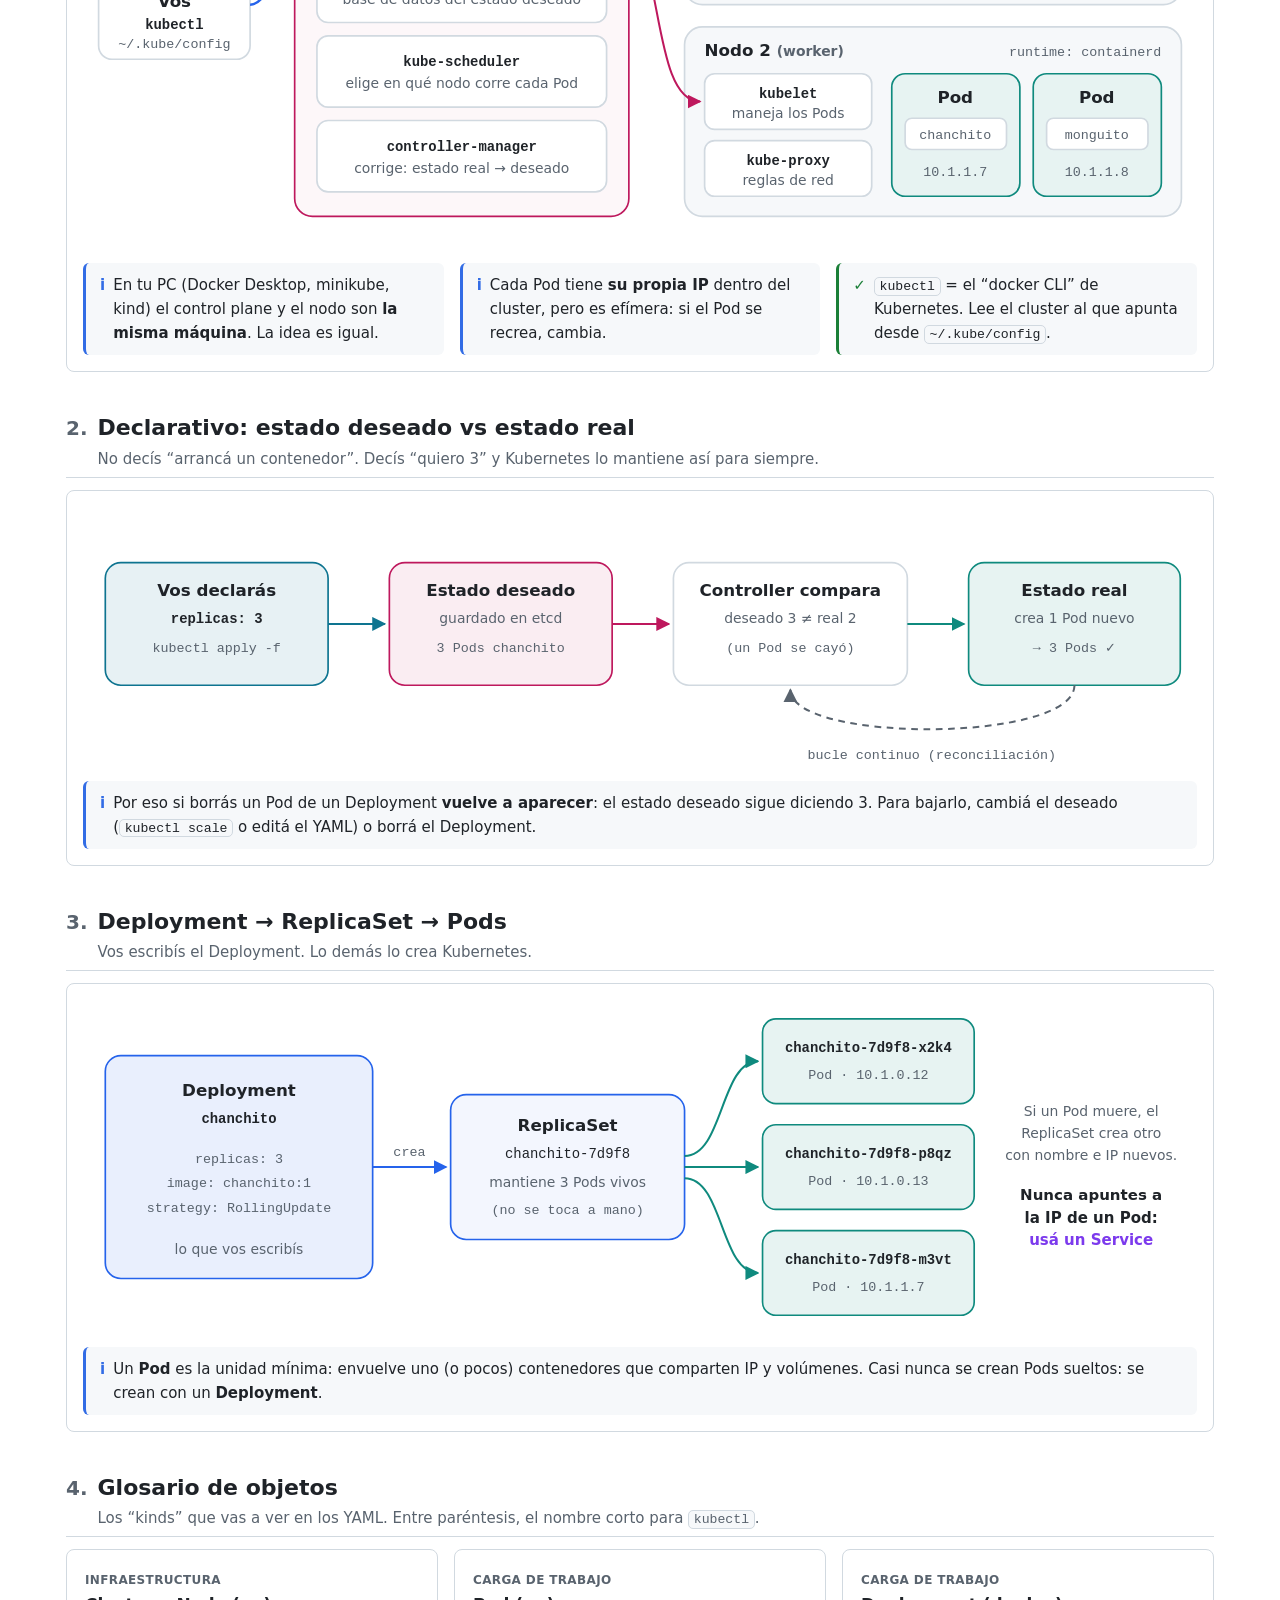
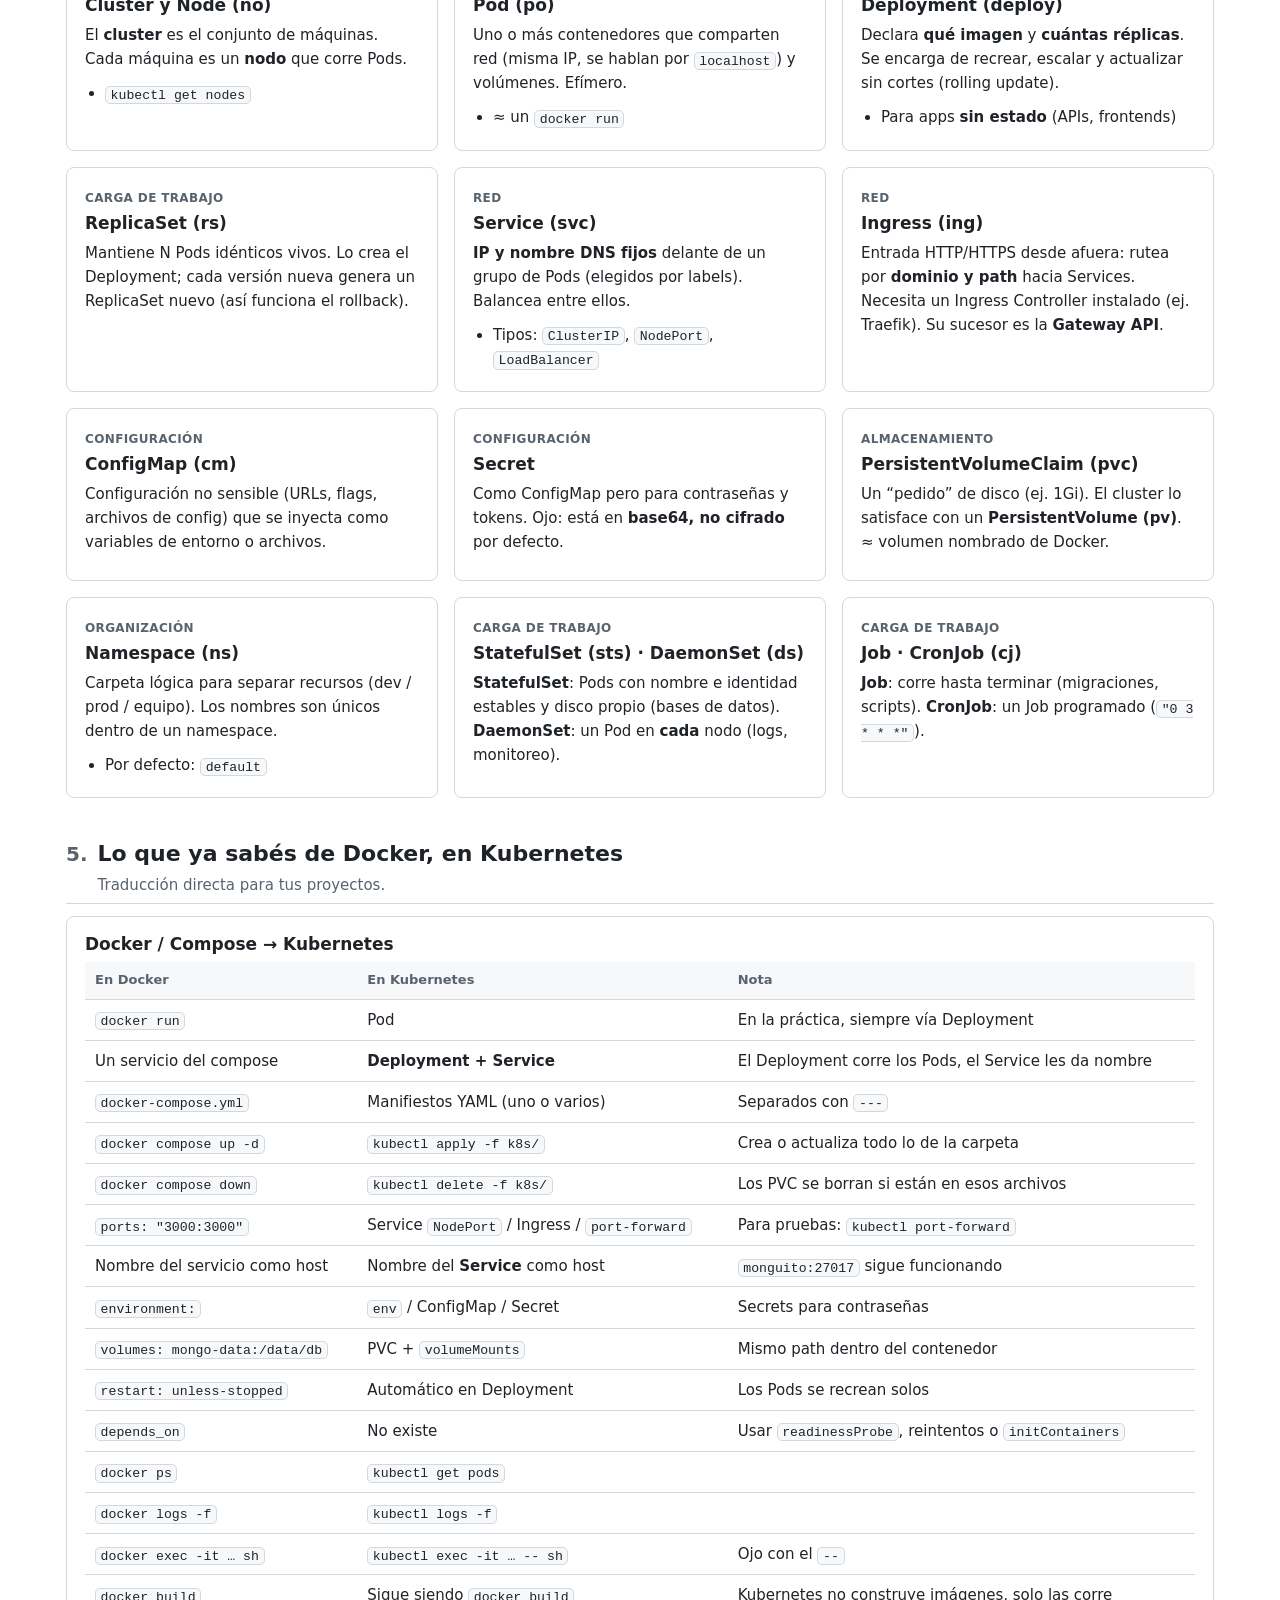
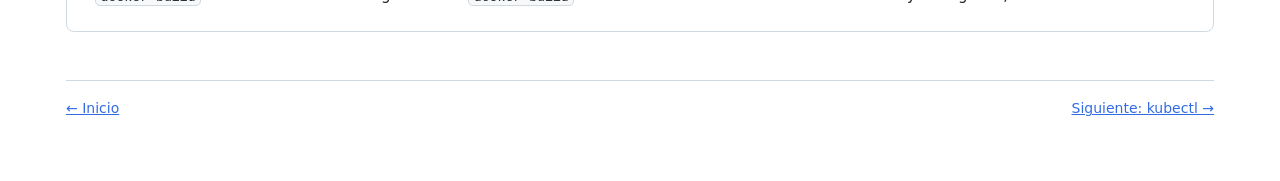
==== commit 12c5bd35: "Estilo más simple y explicaciones para principiantes - Diseño de documentación: sin sombras, bordes " ====
--- a/01-conceptos.html
+++ b/01-conceptos.html
@@ -37,6 +37,38 @@
       <a href="#equivalencias">Docker ↔ Kubernetes</a>
     </nav>
   </div>
+
+  <section class="terms-box">
+    <h2>Términos de esta página</h2>
+    <p>Kubernetes usa muchas palabras nuevas. Estas son las que vas a ver en todas las hojas; cada una se explica abajo.</p>
+    <dl class="terms">
+      <dt>Kubernetes (K8s)</dt><dd>Un sistema que corre contenedores en un grupo de máquinas y los mantiene funcionando: los reparte, los reinicia si fallan, los escala y los conecta. “K8s” es la abreviatura (K + 8 letras + s).</dd>
+      <dt>Orquestador</dt><dd>Un programa que coordina muchos contenedores en muchas máquinas. Kubernetes es el más usado.</dd>
+      <dt>Cluster</dt><dd>El conjunto de máquinas que maneja Kubernetes, vistas como una sola.</dd>
+      <dt>Nodo (node)</dt><dd>Cada máquina del cluster (física o virtual). En tu PC con Docker Desktop hay un solo nodo.</dd>
+      <dt>Control plane</dt><dd>La parte del cluster que toma las decisiones: guarda lo que pediste y ordena a los nodos qué correr.</dd>
+      <dt>Pod</dt><dd>La unidad mínima de Kubernetes: uno o varios contenedores que corren juntos, con una IP propia.</dd>
+      <dt>Deployment</dt><dd>El objeto que escribís para decir “quiero N copias de este Pod con esta imagen”. Kubernetes las crea y las mantiene.</dd>
+      <dt>Réplica</dt><dd>Cada copia idéntica de un Pod. Varias réplicas reparten el trabajo y siguen funcionando si una falla.</dd>
+      <dt>Service</dt><dd>Un nombre y una dirección fijos para llegar a un grupo de Pods, aunque los Pods cambien.</dd>
+      <dt>Namespace</dt><dd>Una “carpeta” dentro del cluster para agrupar y separar recursos.</dd>
+      <dt>Manifiesto</dt><dd>Un archivo YAML que describe uno o más objetos de Kubernetes (Deployment, Service…).</dd>
+      <dt>kubectl</dt><dd>El comando para hablar con el cluster (se pronuncia “cube-control”).</dd>
+      <dt>Estado deseado</dt><dd>Lo que declarás en los manifiestos. Kubernetes compara todo el tiempo lo que hay con lo deseado y corrige las diferencias.</dd>
+    </dl>
+  </section>
+
+  <section class="block" id="que-es">
+    <div class="section-head">
+      <div class="num">0</div>
+      <div class="titles"><h2>Qué es Kubernetes y por qué existe</h2></div>
+    </div>
+    <div class="explain">
+      <p>Con Docker corrés contenedores en <b>una</b> computadora. Eso alcanza para desarrollar, pero una aplicación real en producción necesita más: seguir funcionando si un contenedor se cae, repartir la carga entre varias copias, actualizarse sin cortar el servicio y aprovechar varias máquinas. Hacer todo eso a mano es imposible a escala.</p>
+      <p>Kubernetes automatiza ese trabajo. Le das un <b>manifiesto</b> que dice, por ejemplo, “quiero 3 copias de la imagen <code>chanchito:1.0.0</code>, accesibles en el puerto 80”, y Kubernetes decide en qué máquina corre cada una, las vigila y las reemplaza si fallan. Vos describís el <b>qué</b>; Kubernetes se ocupa del <b>cómo</b>.</p>
+      <p><b>¿Lo necesito?</b> Para aprender y para apps chicas, Docker Compose suele alcanzar. Kubernetes conviene cuando hay varias réplicas, varios servicios o varias máquinas. Para practicar no hace falta un servidor: Docker Desktop trae un Kubernetes de un nodo (ver <a href="02-kubectl.html#local">Cluster local</a>).</p>
+    </div>
+  </section>
 
   <!-- ================= ARQUITECTURA ================= -->
   <section class="block" id="arquitectura">
--- a/assets/style.css
+++ b/assets/style.css
@@ -1,178 +1,160 @@
 /* ==========================================================
-   Docker Cheatsheets — estilos compartidos
+   Kubernetes Cheatsheets — estilos del sitio
+   Estilo simple de documentación: texto primero, pocos adornos.
+   El color de acento es lo único que cambia entre sitios.
    ========================================================== */
 
-@import url("https://fonts.googleapis.com/css2?family=Inter:wght@400;500;600;700;800&family=JetBrains+Mono:wght@400;500;700&display=swap");
-
 :root {
-  --bg: #f4f7fb;
+  --bg: #ffffff;
   --surface: #ffffff;
-  --surface-2: #eef2f8;
-  --text: #0f172a;
-  --muted: #5a6a82;
-  --border: #d9e1ec;
-  --accent: #1d63ed;
-  --accent-2: #0db7ed;
-  --accent-soft: #e5edfe;
-  --code-bg: #0e1526;
-  --code-text: #dfe7f3;
-  --code-border: #1f2b45;
-
-  --c-img: #1d63ed;
-  --c-cont: #0e9f8e;
-  --c-net: #7c4dff;
-  --c-vol: #d97706;
-  --c-comp: #db2777;
-  --c-file: #0891b2;
-
-  --ok: #15803d;
-  --ok-soft: #e7f6ec;
-  --warn: #b45309;
-  --warn-soft: #fdf3e2;
-  --bad: #b91c1c;
-  --bad-soft: #fdeaea;
-
-  --shadow: 0 1px 2px rgba(15, 23, 42, .05), 0 4px 14px rgba(15, 23, 42, .06);
-  --radius: 14px;
-  --mono: "JetBrains Mono", ui-monospace, "Cascadia Code", Consolas, monospace;
-  --sans: "Inter", system-ui, -apple-system, "Segoe UI", Roboto, sans-serif;
+  --surface-2: #f6f8fa;
+  --text: #1f2328;
+  --muted: #59636e;
+  --border: #d1d9e0;
+  --accent: #326ce5;
+  --accent-soft: #e3ebfc;
+  --code-bg: #1f2328;
+  --code-text: #e6edf3;
+  --code-border: #1f2328;
+
+  /* colores de los diagramas */
+  --c-img: #2563eb;
+  --c-cont: #0f8a7e;
+  --c-net: #7c3aed;
+  --c-vol: #b45309;
+  --c-comp: #be185d;
+  --c-file: #0e7490;
+
+  --ok: #1a7f37;
+  --warn: #9a6700;
+  --bad: #cf222e;
+
+  --radius: 8px;
+  --mono: ui-monospace, "Cascadia Mono", Consolas, "SF Mono", Menlo, monospace;
+  --sans: system-ui, -apple-system, "Segoe UI", Roboto, "Helvetica Neue", Arial, sans-serif;
 }
 
 @media (prefers-color-scheme: dark) {
   :root:not([data-theme="light"]) {
-    --bg: #0a0f1c;
-    --surface: #111a2d;
-    --surface-2: #17223a;
-    --text: #e6edf7;
-    --muted: #93a3bd;
-    --border: #233150;
-    --accent: #5b95ff;
-    --accent-2: #38c8f5;
-    --accent-soft: #15254a;
-    --code-bg: #080d19;
-    --code-text: #dfe7f3;
-    --code-border: #1c2742;
-    --c-img: #5b95ff;
-    --c-cont: #2dd4bf;
-    --c-net: #a78bfa;
-    --c-vol: #fbbf24;
-    --c-comp: #f472b6;
-    --c-file: #22d3ee;
-    --ok: #4ade80;
-    --ok-soft: #10291b;
-    --warn: #fbbf24;
-    --warn-soft: #2d230d;
-    --bad: #f87171;
-    --bad-soft: #2f1414;
-    --shadow: 0 1px 2px rgba(0, 0, 0, .3), 0 6px 18px rgba(0, 0, 0, .25);
+    --bg: #0d1117;
+    --surface: #0d1117;
+    --surface-2: #161b22;
+    --text: #e6edf3;
+    --muted: #9198a1;
+    --border: #30363d;
+    --accent: #6e9bff;
+    --accent-soft: #14244a;
+    --code-bg: #161b22;
+    --code-border: #30363d;
+    --c-img: #6ea8ff;
+    --c-cont: #3fcfbf;
+    --c-net: #b392f0;
+    --c-vol: #e3a33a;
+    --c-comp: #f07bb0;
+    --c-file: #4fc3e0;
+    --ok: #3fb950;
+    --warn: #d29922;
+    --bad: #f85149;
   }
 }
 
 :root[data-theme="dark"] {
-  --bg: #0a0f1c;
-  --surface: #111a2d;
-  --surface-2: #17223a;
-  --text: #e6edf7;
-  --muted: #93a3bd;
-  --border: #233150;
-  --accent: #5b95ff;
-  --accent-2: #38c8f5;
-  --accent-soft: #15254a;
-  --code-bg: #080d19;
-  --code-text: #dfe7f3;
-  --code-border: #1c2742;
-  --c-img: #5b95ff;
-  --c-cont: #2dd4bf;
-  --c-net: #a78bfa;
-  --c-vol: #fbbf24;
-  --c-comp: #f472b6;
-  --c-file: #22d3ee;
-  --ok: #4ade80;
-  --ok-soft: #10291b;
-  --warn: #fbbf24;
-  --warn-soft: #2d230d;
-  --bad: #f87171;
-  --bad-soft: #2f1414;
-  --shadow: 0 1px 2px rgba(0, 0, 0, .3), 0 6px 18px rgba(0, 0, 0, .25);
+  --bg: #0d1117;
+  --surface: #0d1117;
+  --surface-2: #161b22;
+  --text: #e6edf3;
+  --muted: #9198a1;
+  --border: #30363d;
+  --accent: #6e9bff;
+  --accent-soft: #14244a;
+  --code-bg: #161b22;
+  --code-border: #30363d;
+  --c-img: #6ea8ff;
+  --c-cont: #3fcfbf;
+  --c-net: #b392f0;
+  --c-vol: #e3a33a;
+  --c-comp: #f07bb0;
+  --c-file: #4fc3e0;
+  --ok: #3fb950;
+  --warn: #d29922;
+  --bad: #f85149;
 }
 
 * { box-sizing: border-box; }
 
-html { scroll-behavior: smooth; scroll-padding-top: 84px; }
+html { scroll-behavior: smooth; scroll-padding-top: 70px; }
 
 body {
   margin: 0;
   background: var(--bg);
   color: var(--text);
   font-family: var(--sans);
-  font-size: 15px;
-  line-height: 1.55;
-  -webkit-font-smoothing: antialiased;
-}
-
-a { color: var(--accent); text-decoration: none; }
+  font-size: 16px;
+  line-height: 1.6;
+}
+
+a { color: var(--accent); }
 a:hover { text-decoration: underline; }
 
 /* sin ligaduras: que "--name" no se convierta en "—name" */
-code, pre, kbd, svg .mono, .d-code, .d-lbl {
+code, pre, kbd, svg .mono, .d-code, .d-lbl, .chips span {
   font-family: var(--mono);
   font-variant-ligatures: none;
   font-feature-settings: "liga" 0, "calt" 0;
 }
 
 :not(pre) > code {
-  font-size: .86em;
+  font-size: .88em;
   background: var(--surface-2);
   border: 1px solid var(--border);
-  padding: .08em .38em;
-  border-radius: 6px;
-  white-space: nowrap;
+  padding: .05em .35em;
+  border-radius: 5px;
+  overflow-wrap: anywhere;
 }
 
 kbd {
-  font-size: .8em;
+  font-size: .82em;
   border: 1px solid var(--border);
   border-bottom-width: 2px;
-  border-radius: 5px;
-  padding: .05em .4em;
-  background: var(--surface);
-}
-
-/* ---------- Top bar ---------- */
+  border-radius: 4px;
+  padding: .02em .4em;
+  background: var(--surface-2);
+}
+
+/* ---------- Barra superior ---------- */
 
 .topbar {
   position: sticky;
   top: 0;
   z-index: 20;
-  background: color-mix(in srgb, var(--bg) 82%, transparent);
-  backdrop-filter: blur(10px);
+  background: var(--bg);
   border-bottom: 1px solid var(--border);
 }
 
 .topbar-inner {
-  max-width: 1320px;
+  max-width: 1180px;
   margin: 0 auto;
-  padding: 10px 16px;
+  padding: 8px 16px;
   display: flex;
   align-items: center;
-  gap: 14px;
+  gap: 16px;
 }
 
 .brand {
   display: flex;
   align-items: center;
-  gap: 10px;
-  font-weight: 800;
+  gap: 8px;
+  font-weight: 700;
   color: var(--text);
   white-space: nowrap;
-  letter-spacing: -.01em;
+  text-decoration: none;
 }
 .brand:hover { text-decoration: none; }
-.brand svg { width: 30px; height: 30px; flex: none; }
+.brand svg { width: 24px; height: 24px; flex: none; }
 
 .nav {
   display: flex;
-  gap: 4px;
+  gap: 2px;
   overflow-x: auto;
   scrollbar-width: none;
   flex: 1;
@@ -182,225 +164,168 @@
 
 .nav a {
   color: var(--muted);
-  font-weight: 600;
-  font-size: 13.5px;
-  padding: 7px 12px;
-  border-radius: 999px;
+  font-size: 14px;
+  padding: 6px 10px;
   white-space: nowrap;
-}
-.nav a:hover { background: var(--surface-2); color: var(--text); text-decoration: none; }
-.nav a.active { background: var(--accent-soft); color: var(--accent); }
+  text-decoration: none;
+  border-bottom: 2px solid transparent;
+}
+.nav a:hover { color: var(--text); }
+.nav a.active { color: var(--text); font-weight: 600; border-bottom-color: var(--accent); }
 
 .set-switch {
   flex: none;
   display: inline-flex;
   align-items: center;
-  gap: 7px;
-  height: 36px;
-  padding: 0 12px 0 6px;
-  border-radius: 10px;
-  border: 1px solid var(--border);
-  background: var(--surface);
+  gap: 6px;
+  padding: 4px 10px 4px 4px;
+  border: 1px solid var(--border);
+  border-radius: 6px;
   color: var(--text);
-  font-weight: 600;
   font-size: 13px;
   white-space: nowrap;
-}
-.set-switch:hover { border-color: var(--accent); text-decoration: none; }
-.set-switch svg { width: 24px; height: 24px; }
-@media (max-width: 720px) { .set-switch span { display: none; } .set-switch { padding: 0 6px; } }
+  text-decoration: none;
+}
+.set-switch svg { width: 20px; height: 20px; }
+@media (max-width: 720px) { .set-switch span { display: none; } .set-switch { padding: 4px; } }
 
 .icon-btn {
   flex: none;
-  width: 36px;
-  height: 36px;
-  border-radius: 10px;
-  border: 1px solid var(--border);
-  background: var(--surface);
+  width: 32px;
+  height: 32px;
+  border-radius: 6px;
+  border: 1px solid var(--border);
+  background: var(--bg);
   color: var(--text);
   cursor: pointer;
   display: grid;
   place-items: center;
 }
-.icon-btn:hover { border-color: var(--accent); }
-.icon-btn svg { width: 18px; height: 18px; }
-
-/* ---------- Layout ---------- */
+.icon-btn svg { width: 16px; height: 16px; }
+
+/* ---------- Página ---------- */
 
 .wrap {
-  max-width: 1320px;
+  max-width: 1180px;
   margin: 0 auto;
   padding: 0 16px 64px;
 }
 
-.hero {
-  padding: 34px 0 18px;
-}
+.hero { padding: 28px 0 8px; }
 .hero .eyebrow {
-  display: inline-flex;
-  align-items: center;
-  gap: 8px;
-  font-size: 12px;
-  font-weight: 700;
-  letter-spacing: .08em;
-  text-transform: uppercase;
-  color: var(--accent);
+  font-size: 13px;
+  color: var(--muted);
 }
 .hero h1 {
-  font-size: clamp(28px, 4.4vw, 44px);
-  line-height: 1.1;
-  letter-spacing: -.025em;
-  margin: 8px 0 10px;
+  font-size: clamp(26px, 3.6vw, 34px);
+  line-height: 1.2;
+  margin: 4px 0 10px;
 }
 .hero p.lead {
-  color: var(--muted);
-  font-size: 16.5px;
-  max-width: 760px;
+  font-size: 17px;
+  max-width: 80ch;
   margin: 0;
 }
 
-.toolbar {
-  display: flex;
-  flex-wrap: wrap;
-  gap: 10px;
-  align-items: center;
-  margin: 18px 0 6px;
-}
-
-.search {
-  flex: 1 1 320px;
-  max-width: 520px;
-  position: relative;
-}
+.toolbar { display: flex; flex-wrap: wrap; gap: 10px; margin: 16px 0 4px; }
+
+.search { flex: 1 1 320px; max-width: 560px; position: relative; }
 .search input {
   width: 100%;
   font: inherit;
   font-size: 15px;
-  padding: 11px 14px 11px 40px;
-  border-radius: 12px;
-  border: 1px solid var(--border);
-  background: var(--surface);
+  padding: 8px 12px 8px 36px;
+  border-radius: 6px;
+  border: 1px solid var(--border);
+  background: var(--bg);
   color: var(--text);
   outline: none;
-  box-shadow: var(--shadow);
-}
-.search input:focus { border-color: var(--accent); }
+}
+.search input:focus { border-color: var(--accent); box-shadow: 0 0 0 3px var(--accent-soft); }
 .search svg {
   position: absolute;
-  left: 13px;
+  left: 11px;
   top: 50%;
   transform: translateY(-50%);
-  width: 17px;
-  height: 17px;
+  width: 16px;
+  height: 16px;
   color: var(--muted);
 }
 .search .hint {
   position: absolute;
-  right: 12px;
+  right: 10px;
   top: 50%;
   transform: translateY(-50%);
   color: var(--muted);
   font-size: 12px;
 }
 
+/* índice de la página: lista simple de enlaces */
 .toc {
   display: flex;
   flex-wrap: wrap;
-  gap: 6px;
-  margin: 14px 0 4px;
-}
-.toc a {
-  font-size: 13px;
-  font-weight: 600;
-  padding: 5px 11px;
-  border-radius: 999px;
-  border: 1px solid var(--border);
-  background: var(--surface);
-  color: var(--muted);
-}
-.toc a:hover { color: var(--accent); border-color: var(--accent); text-decoration: none; }
-
-/* ---------- Sections ---------- */
-
-section.block { margin-top: 34px; }
+  gap: 4px 14px;
+  margin: 14px 0 0;
+  padding: 10px 0 0;
+  border-top: 1px solid var(--border);
+  font-size: 14px;
+}
+.toc::before { content: "En esta página:"; color: var(--muted); }
+
+/* ---------- Secciones ---------- */
+
+section.block { margin-top: 40px; }
 
 .section-head {
   display: flex;
-  align-items: center;
-  gap: 12px;
-  margin-bottom: 14px;
-}
-.section-head h2 {
-  margin: 0;
-  font-size: 22px;
-  letter-spacing: -.015em;
+  align-items: baseline;
+  gap: 10px;
+  margin-bottom: 12px;
+  padding-bottom: 6px;
+  border-bottom: 1px solid var(--border);
 }
 .section-head .num {
   flex: none;
-  width: 34px;
-  height: 34px;
-  border-radius: 10px;
-  display: grid;
-  place-items: center;
-  font-weight: 800;
-  font-size: 14px;
-  color: #fff;
-  background: var(--tone, var(--accent));
-}
-.section-head p {
-  margin: 0;
-  color: var(--muted);
-  font-size: 14px;
-}
+  font-size: 20px;
+  font-weight: 700;
+  color: var(--muted);
+}
+.section-head .num::after { content: "."; }
+.section-head h2 { margin: 0; font-size: 22px; line-height: 1.3; }
+.section-head p { margin: 4px 0 0; color: var(--muted); font-size: 15px; }
 .section-head .titles { min-width: 0; }
 
 .grid {
   display: grid;
-  grid-template-columns: repeat(auto-fit, minmax(min(100%, 380px), 1fr));
+  grid-template-columns: repeat(auto-fit, minmax(min(100%, 440px), 1fr));
   gap: 16px;
 }
-.grid.cols-2 { grid-template-columns: repeat(auto-fit, minmax(min(100%, 520px), 1fr)); }
-.grid.cols-3 { grid-template-columns: repeat(auto-fit, minmax(min(100%, 300px), 1fr)); }
-.grid.cols-4 { grid-template-columns: repeat(auto-fit, minmax(min(100%, 240px), 1fr)); }
+.grid.cols-2 { grid-template-columns: repeat(auto-fit, minmax(min(100%, 480px), 1fr)); }
+.grid.cols-3 { grid-template-columns: repeat(auto-fit, minmax(min(100%, 320px), 1fr)); }
+.grid.cols-4 { grid-template-columns: repeat(auto-fit, minmax(min(100%, 260px), 1fr)); }
 
 .card {
   background: var(--surface);
   border: 1px solid var(--border);
   border-radius: var(--radius);
-  padding: 16px 18px 18px;
-  box-shadow: var(--shadow);
+  padding: 16px 18px;
   min-width: 0;
-  border-top: 3px solid var(--tone, var(--border));
 }
 .card.wide { grid-column: 1 / -1; }
-.card > .tag { margin-bottom: 8px; }
-.card h3 {
-  margin: 0 0 4px;
-  font-size: 16.5px;
-  letter-spacing: -.01em;
-  display: flex;
-  align-items: center;
-  gap: 8px;
-}
-.card > p, .card .desc {
-  color: var(--muted);
-  margin: 0 0 10px;
-  font-size: 14px;
-}
-.card ul { margin: 6px 0 0; padding-left: 18px; }
-.card li { margin: 3px 0; font-size: 14px; }
-.card li::marker { color: var(--tone, var(--accent)); }
-
+.card > .tag { margin-bottom: 4px; }
+.card h3 { margin: 0 0 6px; font-size: 17px; line-height: 1.35; }
+.card > p, .card .desc { margin: 0 0 10px; font-size: 15px; }
+.card ul, .card ol { margin: 6px 0 0; padding-left: 20px; }
+.card li { margin: 4px 0; font-size: 15px; }
+
+/* etiqueta: texto chico, sin fondo */
 .tag {
   display: inline-block;
-  font-size: 11px;
-  font-weight: 700;
-  letter-spacing: .04em;
+  font-size: 12px;
+  font-weight: 600;
+  letter-spacing: .03em;
   text-transform: uppercase;
-  padding: 2px 8px;
-  border-radius: 999px;
-  color: var(--tone, var(--accent));
-  background: color-mix(in srgb, var(--tone, var(--accent)) 13%, transparent);
+  color: var(--muted);
 }
 
 .t-img  { --tone: var(--c-img); }
@@ -413,23 +338,20 @@
 .t-warn { --tone: var(--warn); }
 .t-bad  { --tone: var(--bad); }
 
-/* ---------- Command rows ---------- */
+/* ---------- Comandos con su explicación ---------- */
 
 .cmd {
   display: grid;
   grid-template-columns: minmax(0, 1fr);
-  gap: 4px;
-  padding: 10px 0;
-  border-top: 1px dashed var(--border);
-}
-.cmd:first-of-type { border-top: 0; padding-top: 2px; }
-.cmd .what {
-  font-size: 13.5px;
-  color: var(--muted);
-}
-.cmd .what b { color: var(--text); font-weight: 600; }
-
-/* ---------- Code blocks ---------- */
+  gap: 6px;
+  padding: 12px 0;
+  border-top: 1px solid var(--border);
+}
+.cmd:first-of-type { border-top: 0; padding-top: 4px; }
+.cmd .what { font-size: 15px; }
+.cmd .what b { font-weight: 600; }
+
+/* ---------- Código ---------- */
 
 pre {
   position: relative;
@@ -437,49 +359,68 @@
   background: var(--code-bg);
   color: var(--code-text);
   border: 1px solid var(--code-border);
-  border-radius: 10px;
+  border-radius: 6px;
   padding: 10px 44px 10px 12px;
-  font-size: 13px;
-  line-height: 1.6;
+  font-size: 13.5px;
+  line-height: 1.55;
   overflow-x: auto;
   tab-size: 2;
 }
-pre.big { padding: 14px 44px 14px 16px; font-size: 13px; }
+pre.big { padding: 12px 44px 12px 14px; }
 pre code { font-family: inherit; white-space: pre; }
 /* comandos sueltos: mejor ajustar línea que hacer scroll */
 .cmd pre code, .want-row pre code, .err pre code, .fix pre code { white-space: pre-wrap; overflow-wrap: anywhere; }
 .cmd pre.multi code, .fix pre.multi code { white-space: pre; overflow-wrap: normal; }
 
+/* salida esperada de un comando (no se copia) */
+pre.out {
+  background: var(--surface-2);
+  color: var(--text);
+  border: 1px solid var(--border);
+  padding-right: 12px;
+}
+pre.out::before {
+  content: "salida";
+  display: block;
+  font-family: var(--sans);
+  font-size: 11px;
+  text-transform: uppercase;
+  letter-spacing: .05em;
+  color: var(--muted);
+  margin-bottom: 2px;
+}
+pre.out .copy { display: none; }
+pre.out .tk-cm, pre.out .tk-kw, pre.out .tk-fl, pre.out .tk-st, pre.out .tk-ph, pre.out .tk-key, pre.out .tk-num, pre.out .tk-sub { color: inherit; font-weight: inherit; font-style: normal; }
+
 .copy {
   position: absolute;
   top: 6px;
   right: 6px;
-  width: 30px;
-  height: 30px;
+  width: 28px;
+  height: 28px;
   display: grid;
   place-items: center;
-  border-radius: 8px;
-  border: 1px solid #2a3756;
-  background: #16203a;
-  color: #9fb0cc;
+  border-radius: 6px;
+  border: 1px solid #3d444d;
+  background: #262c36;
+  color: #9198a1;
   cursor: pointer;
-  opacity: .75;
-  transition: opacity .15s, color .15s, border-color .15s;
+  opacity: .8;
 }
 pre:hover .copy, .copy:focus-visible { opacity: 1; }
-.copy:hover { color: #fff; border-color: #4c8dff; }
-.copy svg { width: 15px; height: 15px; }
-.copy.done { color: #4ade80; border-color: #4ade80; opacity: 1; }
-
-/* syntax tokens (fondo de código siempre oscuro) */
-.tk-cm  { color: #6f819f; font-style: italic; }
-.tk-kw  { color: #6cb6ff; font-weight: 700; }
+.copy:hover { color: #fff; }
+.copy svg { width: 14px; height: 14px; }
+.copy.done { color: #3fb950; border-color: #3fb950; opacity: 1; }
+
+/* resaltado (fondo de código siempre oscuro) */
+.tk-cm  { color: #8b949e; font-style: italic; }
+.tk-kw  { color: #79c0ff; font-weight: 600; }
 .tk-sub { color: #7ee0d1; }
-.tk-fl  { color: #f8c555; }
-.tk-st  { color: #a5e07a; }
-.tk-ph  { color: #ff8fc8; }
-.tk-key { color: #82aaff; }
-.tk-num { color: #f78c6c; }
+.tk-fl  { color: #e3b341; }
+.tk-st  { color: #a5d6a7; }
+.tk-ph  { color: #ff9bce; }
+.tk-key { color: #a5c8ff; }
+.tk-num { color: #ffa198; }
 
 .code-label {
   display: flex;
@@ -487,99 +428,90 @@
   justify-content: space-between;
   gap: 8px;
   font-family: var(--mono);
-  font-size: 12px;
-  color: var(--muted);
-  margin: 12px 0 6px;
+  font-size: 12.5px;
+  color: var(--muted);
+  margin: 12px 0 4px;
 }
 .code-label:first-child { margin-top: 0; }
-.code-label .file {
-  display: inline-flex;
-  align-items: center;
-  gap: 6px;
-  color: var(--text);
-  font-weight: 700;
-}
-.code-label .file::before {
-  content: "";
-  width: 8px;
-  height: 8px;
-  border-radius: 2px;
-  background: var(--tone, var(--accent));
-}
-
-/* ---------- Tables ---------- */
+.code-label .file { color: var(--text); font-weight: 700; }
+
+/* ---------- Tablas ---------- */
 
 .table-wrap { overflow-x: auto; margin: 4px 0 0; }
 
-table {
-  width: 100%;
-  border-collapse: collapse;
-  font-size: 14px;
-}
+table { width: 100%; border-collapse: collapse; font-size: 15px; }
 th, td {
   text-align: left;
-  padding: 9px 10px;
+  padding: 8px 10px;
   border-bottom: 1px solid var(--border);
   vertical-align: top;
 }
-th {
-  font-size: 12px;
-  text-transform: uppercase;
-  letter-spacing: .05em;
-  color: var(--muted);
-  font-weight: 700;
+th { font-size: 13px; color: var(--muted); font-weight: 600; background: var(--surface-2); }
+tr:last-child td { border-bottom: 0; }
+td:first-child { white-space: nowrap; }
+
+/* ---------- Avisos ---------- */
+
+.callout {
+  display: flex;
+  gap: 8px;
+  padding: 10px 14px;
+  border-radius: 6px;
+  font-size: 15px;
+  margin-top: 12px;
   background: var(--surface-2);
-}
-tr:last-child td { border-bottom: 0; }
-td code { white-space: nowrap; }
-td:first-child { white-space: nowrap; }
-
-/* ---------- Callouts ---------- */
-
-.callout {
-  display: flex;
-  gap: 10px;
-  padding: 11px 13px;
-  border-radius: 10px;
-  font-size: 14px;
-  margin-top: 12px;
-  background: color-mix(in srgb, var(--tone, var(--accent)) 10%, var(--surface));
-  border: 1px solid color-mix(in srgb, var(--tone, var(--accent)) 35%, transparent);
-}
-.callout .ico {
-  flex: none;
-  width: 20px;
-  height: 20px;
-  border-radius: 50%;
-  display: grid;
-  place-items: center;
-  font-size: 12px;
-  font-weight: 800;
-  color: #fff;
-  background: var(--tone, var(--accent));
-  margin-top: 1px;
-}
+  border-left: 3px solid var(--tone, var(--accent));
+}
+.callout .ico { flex: none; font-weight: 700; color: var(--tone, var(--accent)); }
 .callout p { margin: 0; }
 .callout p + p, .callout p + pre, .callout pre + p { margin-top: 6px; }
 .callout pre { margin-top: 6px; }
-.callout :not(pre) > code { white-space: normal; overflow-wrap: anywhere; }
 .callout.tip  { --tone: var(--ok); }
 .callout.warn { --tone: var(--warn); }
 .callout.bad  { --tone: var(--bad); }
 .callout.info { --tone: var(--accent); }
 
-/* ---------- Diagrams ---------- */
+/* ---------- Explicaciones y términos ---------- */
+
+.explain { max-width: 85ch; margin: 0 0 14px; font-size: 16px; }
+.explain p { margin: 0 0 10px; }
+.explain ul, .explain ol { margin: 0 0 10px; padding-left: 22px; }
+.explain li { margin: 4px 0; }
+
+/* "Términos de esta página": glosario arriba de todo */
+.terms-box {
+  margin-top: 18px;
+  padding: 14px 18px;
+  border: 1px solid var(--border);
+  border-radius: var(--radius);
+  background: var(--surface-2);
+}
+.terms-box h2 { margin: 0 0 4px; font-size: 18px; }
+.terms-box > p { margin: 0 0 10px; color: var(--muted); font-size: 15px; }
+dl.terms {
+  display: grid;
+  grid-template-columns: minmax(150px, max-content) 1fr;
+  gap: 8px 20px;
+  margin: 0;
+}
+dl.terms dt { font-weight: 700; }
+dl.terms dd { margin: 0; }
+@media (max-width: 720px) {
+  dl.terms { grid-template-columns: minmax(0, 1fr); gap: 2px; }
+  dl.terms dd { margin-bottom: 8px; }
+}
+
+/* ---------- Diagramas ---------- */
 
 .diagram {
   background: var(--surface);
   border: 1px solid var(--border);
   border-radius: var(--radius);
   padding: 16px;
-  box-shadow: var(--shadow);
   min-width: 0;
 }
-.diagram h3 { margin: 0 0 2px; font-size: 16px; }
-.diagram > p { margin: 0 0 10px; color: var(--muted); font-size: 14px; }
+.diagram h3 { margin: 0 0 4px; font-size: 17px; }
+.diagram > p { margin: 0 0 10px; font-size: 15px; }
 .diagram .svg-scroll { overflow-x: auto; }
 .diagram svg { display: block; width: 100%; height: auto; min-width: 560px; }
 .diagram svg.small { min-width: 420px; }
@@ -597,14 +529,14 @@
 .d-line  { stroke: var(--muted); stroke-width: 1.8; fill: none; }
 .d-head  { fill: var(--muted); }
 
-.d-img  { fill: color-mix(in srgb, var(--c-img) 14%, var(--surface));  stroke: var(--c-img);  stroke-width: 1.8; }
-.d-cont { fill: color-mix(in srgb, var(--c-cont) 14%, var(--surface)); stroke: var(--c-cont); stroke-width: 1.8; }
-.d-net  { fill: color-mix(in srgb, var(--c-net) 8%, transparent);  stroke: var(--c-net);  stroke-width: 1.8; stroke-dasharray: 7 5; }
-.d-vol  { fill: color-mix(in srgb, var(--c-vol) 16%, var(--surface));  stroke: var(--c-vol);  stroke-width: 1.8; }
-.d-comp { fill: color-mix(in srgb, var(--c-comp) 12%, var(--surface)); stroke: var(--c-comp); stroke-width: 1.8; }
-.d-file { fill: color-mix(in srgb, var(--c-file) 13%, var(--surface)); stroke: var(--c-file); stroke-width: 1.8; }
-.d-bad  { fill: color-mix(in srgb, var(--bad) 12%, var(--surface)); stroke: var(--bad); stroke-width: 1.8; }
-.d-ok   { fill: color-mix(in srgb, var(--ok) 12%, var(--surface)); stroke: var(--ok); stroke-width: 1.8; }
+.d-img  { fill: color-mix(in srgb, var(--c-img) 10%, var(--surface));  stroke: var(--c-img);  stroke-width: 1.5; }
+.d-cont { fill: color-mix(in srgb, var(--c-cont) 10%, var(--surface)); stroke: var(--c-cont); stroke-width: 1.5; }
+.d-net  { fill: color-mix(in srgb, var(--c-net) 6%, transparent);      stroke: var(--c-net);  stroke-width: 1.5; stroke-dasharray: 7 5; }
+.d-vol  { fill: color-mix(in srgb, var(--c-vol) 10%, var(--surface));  stroke: var(--c-vol);  stroke-width: 1.5; }
+.d-comp { fill: color-mix(in srgb, var(--c-comp) 8%, var(--surface));  stroke: var(--c-comp); stroke-width: 1.5; }
+.d-file { fill: color-mix(in srgb, var(--c-file) 10%, var(--surface)); stroke: var(--c-file); stroke-width: 1.5; }
+.d-bad  { fill: color-mix(in srgb, var(--bad) 8%, var(--surface));     stroke: var(--bad);    stroke-width: 1.5; }
+.d-ok   { fill: color-mix(in srgb, var(--ok) 8%, var(--surface));      stroke: var(--ok);     stroke-width: 1.5; }
 
 .s-img  { stroke: var(--c-img); }  .f-img  { fill: var(--c-img); }
 .s-cont { stroke: var(--c-cont); } .f-cont { fill: var(--c-cont); }
@@ -618,125 +550,109 @@
 .f-muted { fill: var(--muted); }
 .f-surface { fill: var(--surface); }
 
-/* ---------- Index cards ---------- */
+/* ---------- Portada ---------- */
 
 .sheet-card {
   display: flex;
   flex-direction: column;
-  gap: 10px;
+  gap: 8px;
   color: var(--text);
-  transition: transform .15s, border-color .15s;
-}
-.sheet-card:hover { text-decoration: none; transform: translateY(-2px); border-color: var(--tone); }
-.sheet-card .top { display: flex; align-items: center; gap: 12px; }
-.sheet-card .badge {
-  width: 44px;
-  height: 44px;
-  border-radius: 12px;
-  display: grid;
-  place-items: center;
-  background: color-mix(in srgb, var(--tone) 15%, transparent);
-  color: var(--tone);
-  flex: none;
-}
-.sheet-card .badge svg { width: 24px; height: 24px; }
-.sheet-card h3 { margin: 0; font-size: 17px; }
-.sheet-card p { margin: 0; color: var(--muted); font-size: 14px; }
+  text-decoration: none;
+}
+.sheet-card:hover { text-decoration: none; border-color: var(--accent); }
+.sheet-card .top { display: flex; align-items: center; gap: 10px; }
+.sheet-card .badge { width: 28px; height: 28px; color: var(--muted); flex: none; }
+.sheet-card .badge svg { width: 28px; height: 28px; }
+.sheet-card h3 { margin: 0; font-size: 17px; color: var(--accent); }
+.sheet-card p { margin: 0; font-size: 15px; }
 .sheet-card .chips { display: flex; flex-wrap: wrap; gap: 5px; margin-top: auto; }
 .sheet-card .chips span {
-  font-family: var(--mono);
-  font-size: 11.5px;
-  padding: 2px 7px;
-  border-radius: 6px;
+  font-size: 12px;
+  padding: 1px 6px;
+  border-radius: 4px;
   background: var(--surface-2);
   color: var(--muted);
 }
 
-/* "Quiero..." lookup */
-.want {
-  display: grid;
-  grid-template-columns: minmax(0, 1fr);
-  gap: 0;
-}
+/* "Quiero…": tarea → comando */
+.want { display: grid; grid-template-columns: minmax(0, 1fr); }
 .want-row {
   display: grid;
-  grid-template-columns: minmax(180px, .8fr) minmax(0, 1.4fr);
+  grid-template-columns: minmax(200px, .8fr) minmax(0, 1.4fr);
   gap: 14px;
   align-items: center;
-  padding: 9px 0;
-  border-top: 1px dashed var(--border);
+  padding: 10px 0;
+  border-top: 1px solid var(--border);
 }
 .want-row:first-child { border-top: 0; }
-.want-row .q { font-weight: 600; font-size: 14px; }
-.want-row .q small { display: block; color: var(--muted); font-weight: 400; font-size: 12.5px; }
-
-/* compare */
-.vs {
-  display: grid;
-  grid-template-columns: repeat(auto-fit, minmax(min(100%, 300px), 1fr));
-  gap: 12px;
-}
-
+.want-row .q { font-weight: 600; font-size: 15px; }
+.want-row .q small { display: block; color: var(--muted); font-weight: 400; font-size: 13px; }
+
+.vs { display: grid; grid-template-columns: repeat(auto-fit, minmax(min(100%, 320px), 1fr)); gap: 12px; }
+
+/* pasos numerados */
 .steps { counter-reset: s; list-style: none; padding: 0 !important; margin: 0; }
 .steps li {
   counter-increment: s;
   position: relative;
-  padding: 7px 0 7px 38px !important;
+  padding: 8px 0 8px 34px !important;
   margin: 0 !important;
-  border-top: 1px dashed var(--border);
+  border-top: 1px solid var(--border);
 }
 .steps li:first-child { border-top: 0; }
 .steps li::before {
-  content: counter(s);
+  content: counter(s) ".";
   position: absolute;
-  left: 0;
-  top: 7px;
-  width: 26px;
-  height: 26px;
-  border-radius: 8px;
-  display: grid;
-  place-items: center;
-  font-size: 12.5px;
-  font-weight: 800;
-  color: #fff;
-  background: var(--tone, var(--accent));
-}
-
-.legend {
-  display: flex;
-  flex-wrap: wrap;
-  gap: 14px;
-  font-size: 13px;
-  color: var(--muted);
-  margin-top: 10px;
-}
+  left: 4px;
+  top: 8px;
+  font-weight: 700;
+  color: var(--accent);
+}
+
+.legend { display: flex; flex-wrap: wrap; gap: 14px; font-size: 14px; color: var(--muted); margin-top: 10px; }
 .legend span { display: inline-flex; align-items: center; gap: 6px; }
-.legend i { width: 12px; height: 12px; border-radius: 3px; display: inline-block; background: var(--tone); }
-
-.empty {
-  display: none;
-  text-align: center;
-  color: var(--muted);
-  padding: 40px 0;
-}
-
+.legend i { width: 12px; height: 12px; border-radius: 2px; display: inline-block; background: var(--tone); }
+
+.empty { display: none; text-align: center; color: var(--muted); padding: 40px 0; }
 .hidden { display: none !important; }
-
-mark { background: color-mix(in srgb, #facc15 45%, transparent); color: inherit; border-radius: 3px; padding: 0 1px; }
 
 footer.foot {
   margin-top: 48px;
-  padding-top: 18px;
+  padding-top: 16px;
   border-top: 1px solid var(--border);
   color: var(--muted);
-  font-size: 13px;
+  font-size: 14px;
   display: flex;
   flex-wrap: wrap;
   justify-content: space-between;
   gap: 10px;
 }
 
-/* ---------- Responsive ---------- */
+/* ---------- Varias tecnologías (sitio unificado) ---------- */
+
+.t-docker { --tone: var(--c-file); }
+.t-k8s    { --tone: var(--c-img); }
+.t-tf     { --tone: var(--c-net); }
+
+.tech {
+  display: inline-flex;
+  align-items: center;
+  gap: 5px;
+  font-size: .9em;
+  font-weight: 700;
+  color: var(--tone);
+}
+.tech::before { content: ""; width: 8px; height: 8px; border-radius: 50%; background: var(--tone); }
+
+.rosetta { display: grid; grid-template-columns: repeat(3, minmax(0, 1fr)); gap: 12px; margin-top: 8px; }
+.rosetta > div { min-width: 0; display: flex; flex-direction: column; gap: 6px; }
+.rosetta .note { font-size: 14px; color: var(--muted); }
+.rosetta .na { border: 1px dashed var(--border); border-radius: 6px; padding: 10px 12px; font-size: 14px; color: var(--muted); }
+@media (max-width: 960px) { .rosetta { grid-template-columns: minmax(0, 1fr); } }
+
+.phase { display: inline-block; font-size: 13px; font-weight: 700; text-transform: uppercase; letter-spacing: .04em; color: var(--tone, var(--accent)); }
+
+/* ---------- Celular ---------- */
 
 @media (max-width: 720px) {
   .brand span { display: none; }
@@ -746,17 +662,19 @@
   .search .hint { display: none; }
 }
 
-/* ---------- Print / PDF ---------- */
+/* ---------- Imprimir / PDF ---------- */
 
 @media print {
   :root, :root[data-theme="dark"] {
-    --bg: #fff; --surface: #fff; --surface-2: #f1f4f9; --text: #0f172a; --muted: #4b5a70; --border: #d6deea;
-    --shadow: none;
+    --bg: #fff; --surface: #fff; --surface-2: #f6f8fa; --text: #1f2328; --muted: #59636e; --border: #d1d9e0;
   }
   .topbar, .toolbar, .copy, .toc { display: none !important; }
-  body { font-size: 12.5px; }
+  body { font-size: 13px; }
   .card, .diagram, pre { break-inside: avoid; }
   section.block { margin-top: 18px; }
   .hero { padding-top: 0; }
   .diagram svg { min-width: 0; }
 }
+
+/* las salidas de comandos ajustan de línea en vez de cortarse */
+pre.out code { white-space: pre-wrap; overflow-wrap: anywhere; }
